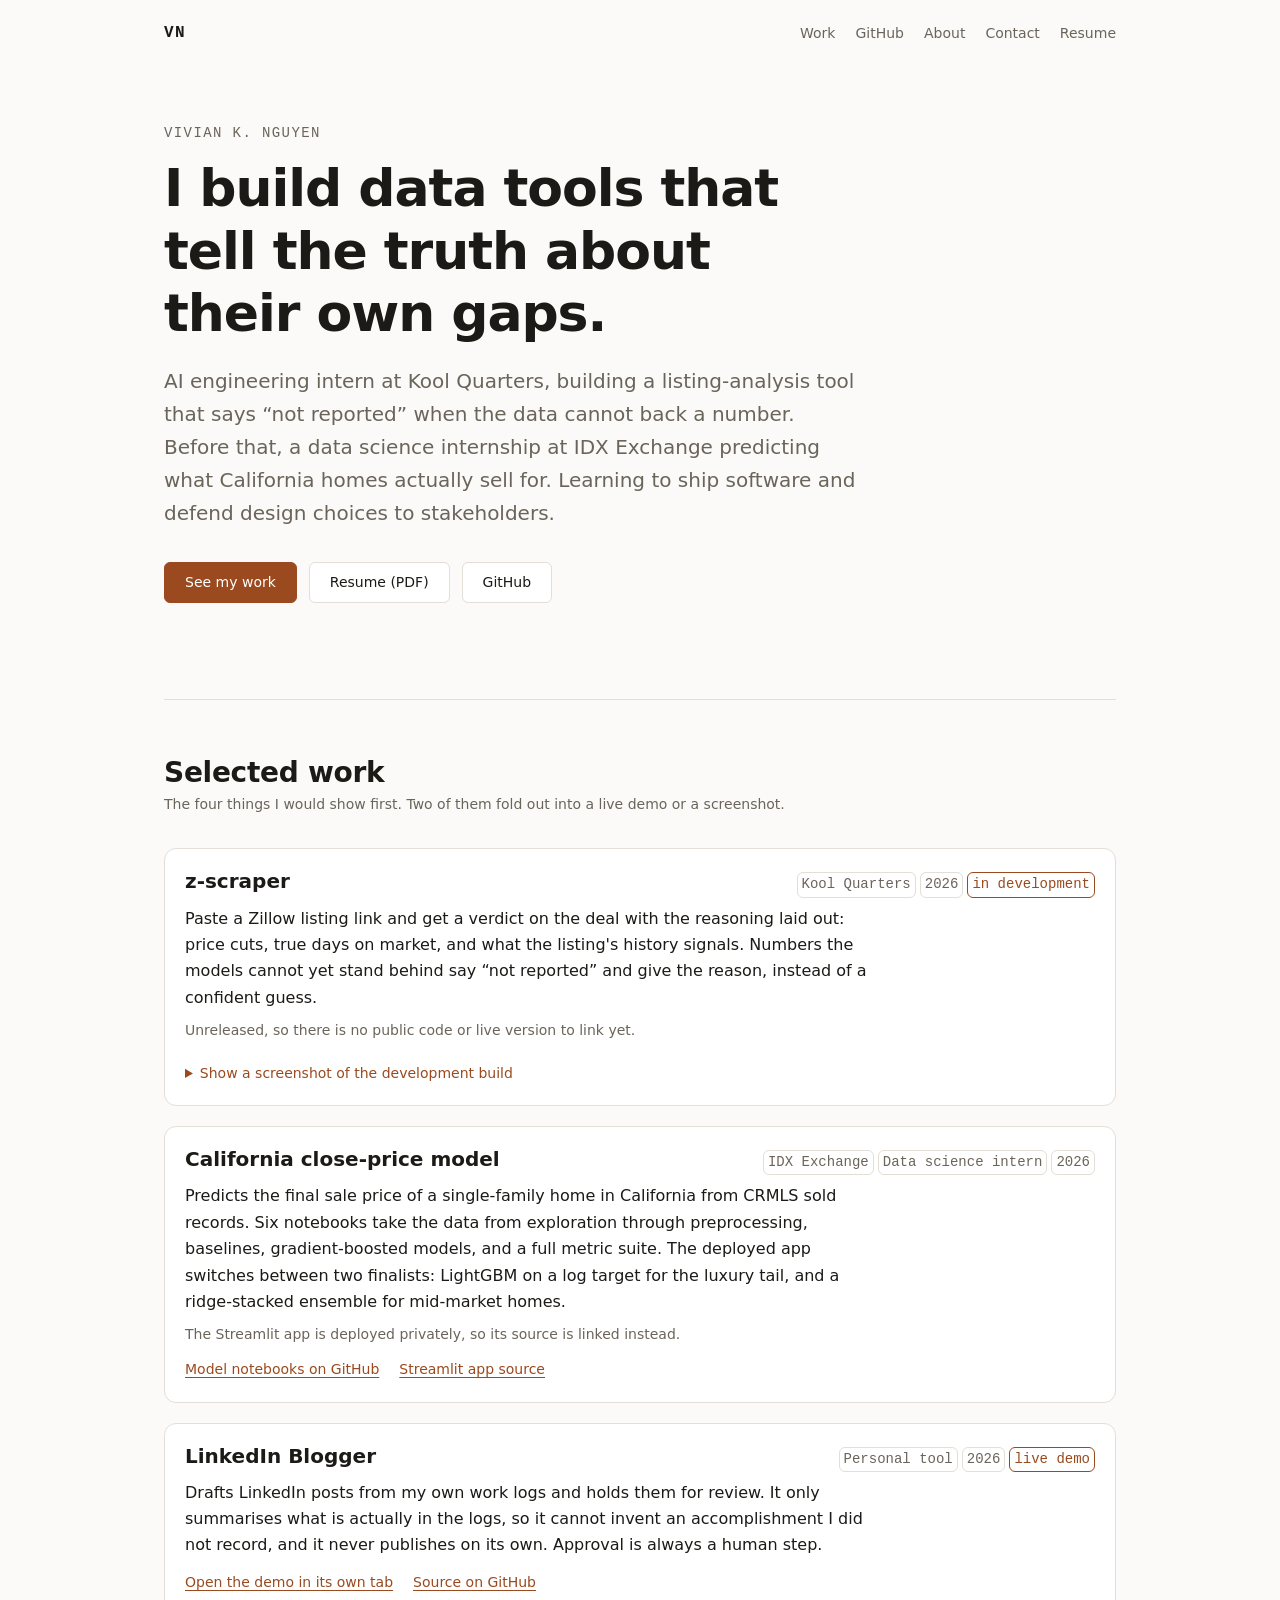
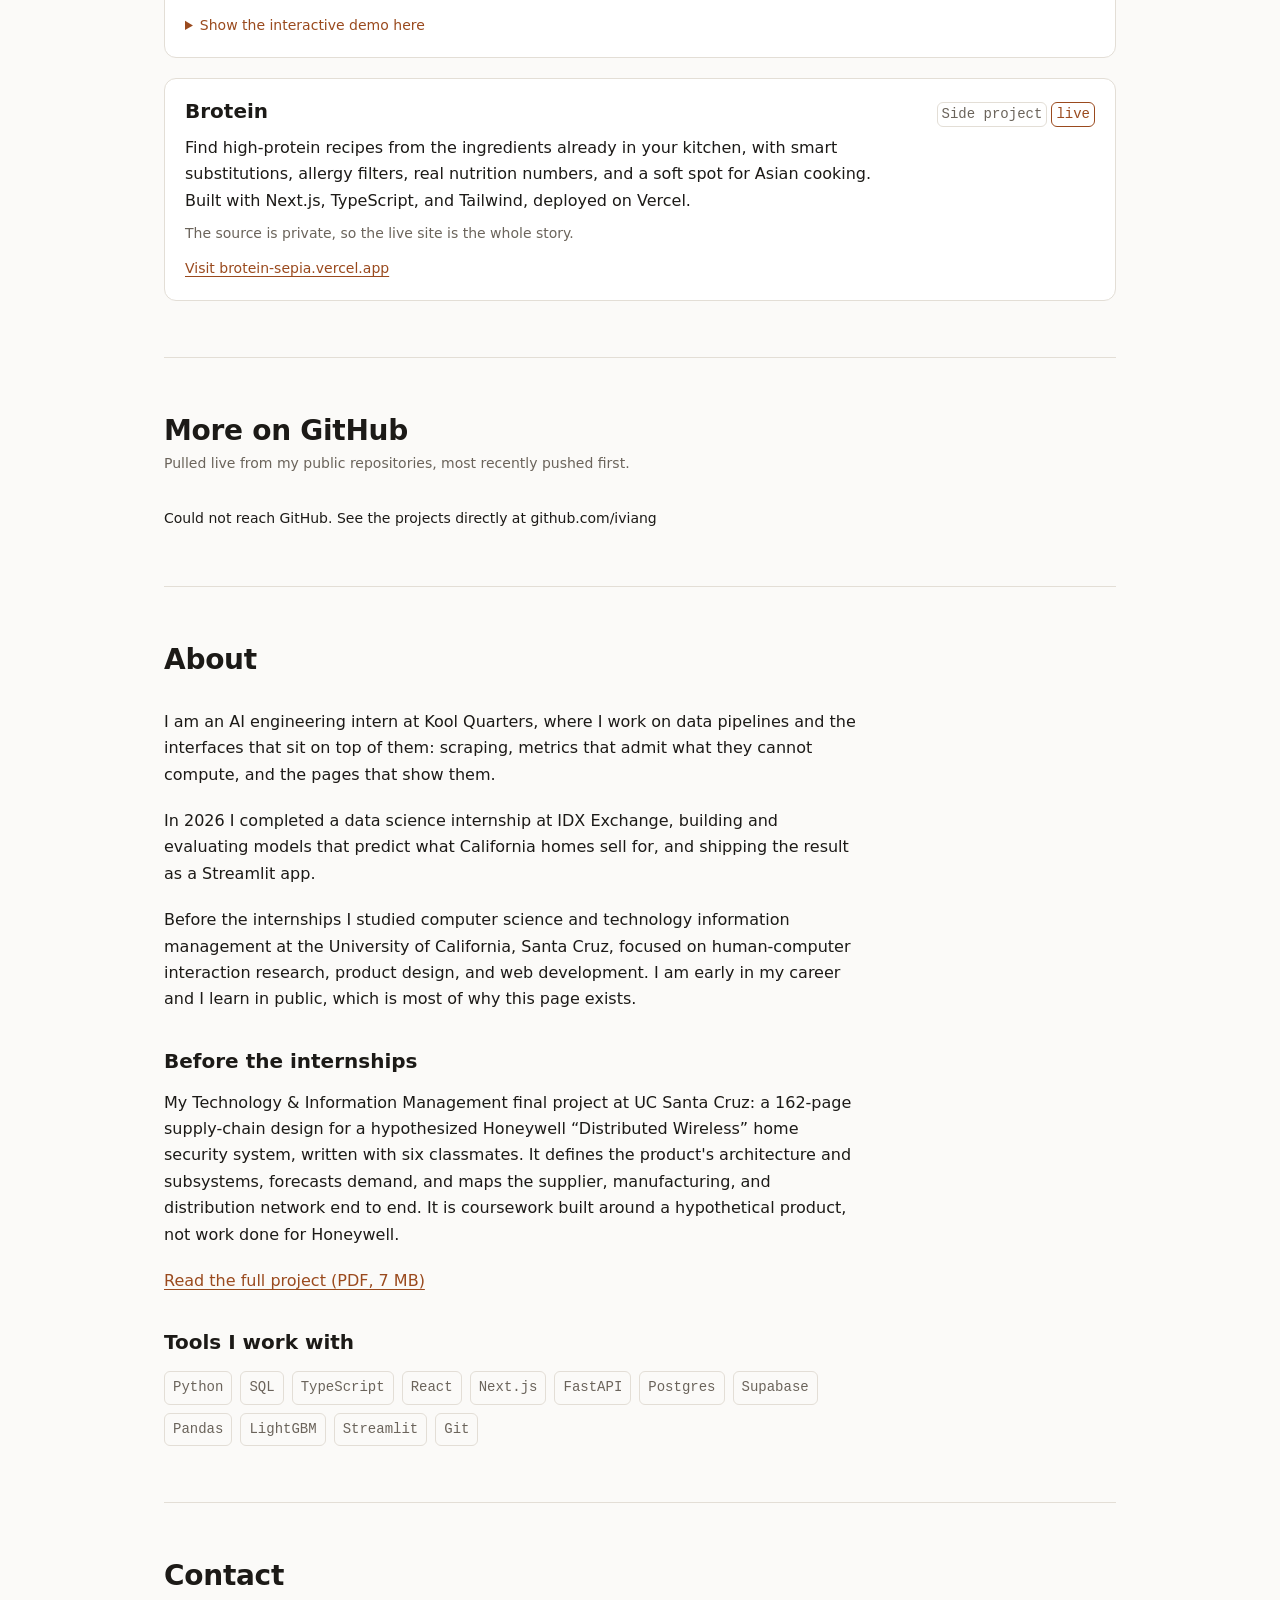
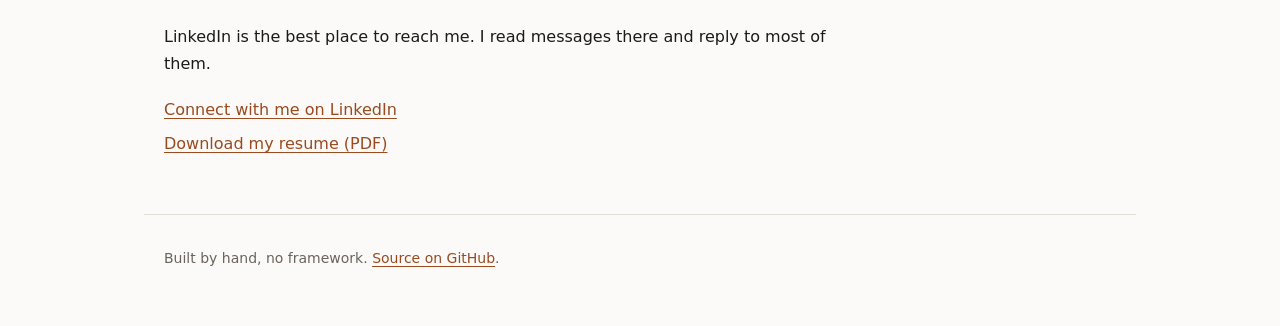
==== index.html @ e0a1b551 "Restructure around Selected work, mark IDX internship complete, add resume and share metadata - Sele" ====
<!DOCTYPE html>
<html lang="en">
<head>
  <meta charset="utf-8">
  <meta name="viewport" content="width=device-width, initial-scale=1">
  <title>Vivian Nguyen</title>
  <meta name="description" content="Vivian Nguyen: AI engineering intern at Kool Quarters. Selected work, demos, resume, and contact.">
  <link rel="canonical" href="https://iviang.github.io/">

  <!--
    GitHub Pages sets no security headers beyond HSTS, so the content security policy lives
    here. Everything is same-origin except the GitHub API call and the framed demo.
  -->
  <meta http-equiv="Content-Security-Policy"
        content="default-src 'self'; connect-src https://api.github.com; frame-src https://iviang.github.io; object-src 'none'; base-uri 'self'; form-action 'none'">

  <link rel="icon" href="img/favicon.svg" type="image/svg+xml">
  <link rel="apple-touch-icon" href="img/apple-touch-icon.png">

  <!--
    Open Graph tags control how the page looks when shared on LinkedIn, Slack, etc.
    og:image has to be an absolute URL, which is why it is not written like the other paths.
  -->
  <meta property="og:title" content="Vivian Nguyen">
  <meta property="og:description" content="AI engineering intern at Kool Quarters. Selected work, demos, resume, and contact.">
  <meta property="og:type" content="website">
  <meta property="og:url" content="https://iviang.github.io/">
  <meta property="og:image" content="https://iviang.github.io/img/og-image.png">
  <meta property="og:image:width" content="1200">
  <meta property="og:image:height" content="630">
  <meta property="og:image:alt" content="Vivian K. Nguyen. I build data tools that tell the truth about their own gaps.">
  <meta name="twitter:card" content="summary_large_image">

  <link rel="stylesheet" href="css/styles.css">
</head>
<body>
  <a class="skip-link" href="#main">Skip to content</a>

  <header class="site-header">
    <nav class="nav" aria-label="Primary">
      <a class="nav__brand" href="#main">VN</a>
      <ul class="nav__list">
        <li><a href="#work">Work</a></li>
        <li><a href="#github">GitHub</a></li>
        <li><a href="#about">About</a></li>
        <li><a href="#contact">Contact</a></li>
        <li><a href="files/resume.pdf">Resume</a></li>
      </ul>
    </nav>
  </header>

  <main id="main">
    <section class="hero">
      <p class="hero__eyebrow">Vivian K. Nguyen</p>
      <h1 class="hero__title">I build data tools that tell the truth about their own gaps.</h1>
      <p class="hero__lede">
        AI engineering intern at Kool Quarters, building a listing-analysis tool that says
        &ldquo;not reported&rdquo; when the data cannot back a number. Before that, a data science
        internship at IDX Exchange predicting what California homes actually sell for. Learning to
        ship software and defend design choices to stakeholders.
      </p>
      <div class="hero__actions">
        <a class="button button--primary" href="#work">See my work</a>
        <a class="button" href="files/resume.pdf">Resume (PDF)</a>
        <a class="button" href="https://github.com/iviang" rel="me noopener">GitHub</a>
      </div>
    </section>

    <section id="work" class="section">
      <div class="section__head">
        <h2 class="section__title">Selected work</h2>
        <p class="section__note">
          The four things I would show first. Two of them fold out into a live demo or a screenshot.
        </p>
      </div>

      <ul class="work-list">
        <li class="work">
          <div class="work__head">
            <h3 class="work__title">z-scraper</h3>
            <p class="work__tags">
              <span>Kool Quarters</span>
              <span>2026</span>
              <span class="work__tag--status">in development</span>
            </p>
          </div>
          <p class="work__description">
            Paste a Zillow listing link and get a verdict on the deal with the reasoning laid out:
            price cuts, true days on market, and what the listing's history signals. Numbers the
            models cannot yet stand behind say &ldquo;not reported&rdquo; and give the reason,
            instead of a confident guess.
          </p>
          <p class="work__note">
            Unreleased, so there is no public code or live version to link yet.
          </p>
          <details class="work__demo">
            <summary>Show a screenshot of the development build</summary>
            <figure class="demo">
              <!--
                A static image on purpose: the product is unreleased, so there is no public build
                to embed. The app's own banner labels every figure as sample data.
              -->
              <img class="demo__image"
                   src="img/z-scraper-screenshot.png"
                   alt="Screenshot of the z-scraper listing page: a property summary, map, verdict card, and supporting metrics computed from a sample listing."
                   width="1280" height="3286"
                   loading="lazy">
              <figcaption class="demo__caption">
                The development build running on its built-in sample listing, so every figure is
                invented data. Numbers the models cannot yet stand behind say
                &ldquo;not reported&rdquo; and give the reason.
              </figcaption>
            </figure>
          </details>
        </li>

        <li class="work">
          <div class="work__head">
            <h3 class="work__title">California close-price model</h3>
            <p class="work__tags">
              <span>IDX Exchange</span>
              <span>Data science intern</span>
              <span>2026</span>
            </p>
          </div>
          <p class="work__description">
            Predicts the final sale price of a single-family home in California from CRMLS sold
            records. Six notebooks take the data from exploration through preprocessing, baselines,
            gradient-boosted models, and a full metric suite. The deployed app switches between two
            finalists: LightGBM on a log target for the luxury tail, and a ridge-stacked ensemble
            for mid-market homes.
          </p>
          <p class="work__note">
            The Streamlit app is deployed privately, so its source is linked instead.
          </p>
          <ul class="work__links">
            <li><a href="https://github.com/iviang/IDX-Exchange-DS-2026" rel="noopener">Model notebooks on GitHub</a></li>
            <li><a href="https://github.com/iviang/IDX-DS26-streamlit-v3" rel="noopener">Streamlit app source</a></li>
          </ul>
        </li>

        <li class="work">
          <div class="work__head">
            <h3 class="work__title">LinkedIn Blogger</h3>
            <p class="work__tags">
              <span>Personal tool</span>
              <span>2026</span>
              <span class="work__tag--status">live demo</span>
            </p>
          </div>
          <p class="work__description">
            Drafts LinkedIn posts from my own work logs and holds them for review. It only
            summarises what is actually in the logs, so it cannot invent an accomplishment I did
            not record, and it never publishes on its own. Approval is always a human step.
          </p>
          <ul class="work__links">
            <li><a href="https://iviang.github.io/linkedin-blogger/demo.html" target="_blank" rel="noopener">Open the demo in its own tab</a></li>
            <li><a href="https://github.com/iviang/linkedin-blogger" rel="noopener">Source on GitHub</a></li>
          </ul>
          <details class="work__demo">
            <summary>Show the interactive demo here</summary>
            <figure class="demo">
              <!--
                Framed rather than copied in: the demo is hosted from the linkedin-blogger repo, so
                it stays one source of truth and this page never holds a stale duplicate of it.
                loading="lazy" plus the closed details keeps its 109KB off the initial page load.
              -->
              <iframe class="demo__frame"
                      src="https://iviang.github.io/linkedin-blogger/demo.html"
                      title="LinkedIn Blogger interactive demo"
                      loading="lazy"></iframe>
              <figcaption class="demo__caption">
                This build answers its own API calls with mock data. Nothing is sent to LinkedIn,
                no AI model is called, and a refresh resets it. Built for a desktop layout, so it
                is tight on a phone.
              </figcaption>
            </figure>
          </details>
        </li>

        <li class="work">
          <div class="work__head">
            <h3 class="work__title">Brotein</h3>
            <p class="work__tags">
              <span>Side project</span>
              <span class="work__tag--status">live</span>
            </p>
          </div>
          <p class="work__description">
            Find high-protein recipes from the ingredients already in your kitchen, with smart
            substitutions, allergy filters, real nutrition numbers, and a soft spot for Asian
            cooking. Built with Next.js, TypeScript, and Tailwind, deployed on Vercel.
          </p>
          <p class="work__note">
            The source is private, so the live site is the whole story.
          </p>
          <ul class="work__links">
            <li><a href="https://brotein-sepia.vercel.app" rel="noopener">Visit brotein-sepia.vercel.app</a></li>
          </ul>
        </li>
      </ul>
    </section>

    <section id="github" class="section">
      <div class="section__head">
        <h2 class="section__title">More on GitHub</h2>
        <p class="section__note">
          Pulled live from my public repositories, most recently pushed first.
        </p>
      </div>

      <!--
        aria-live announces load success and failure to screen readers, since the list
        arrives after first paint rather than being in the HTML.
      -->
      <p id="projects-status" class="status" role="status" aria-live="polite">Loading repositories...</p>

      <ul id="projects-list" class="project-grid"></ul>
    </section>

    <section id="about" class="section">
      <div class="section__head">
        <h2 class="section__title">About</h2>
      </div>
      <div class="prose">
        <p>
          I am an AI engineering intern at Kool Quarters, where I work on data pipelines and the
          interfaces that sit on top of them: scraping, metrics that admit what they cannot
          compute, and the pages that show them.
        </p>
        <p>
          In 2026 I completed a data science internship at IDX Exchange, building and evaluating
          models that predict what California homes sell for, and shipping the result as a
          Streamlit app.
        </p>
        <p>
          Before the internships I studied computer science and technology information management
          at the University of California, Santa Cruz, focused on human-computer interaction
          research, product design, and web development. I am early in my career and I learn in
          public, which is most of why this page exists.
        </p>

        <h3>Before the internships</h3>
        <p>
          My Technology &amp; Information Management final project at UC Santa Cruz: a 162-page
          supply-chain design for a hypothesized Honeywell &ldquo;Distributed Wireless&rdquo; home
          security system, written with six classmates. It defines the product's architecture and
          subsystems, forecasts demand, and maps the supplier, manufacturing, and distribution
          network end to end. It is coursework built around a hypothetical product, not work done
          for Honeywell.
        </p>
        <ul class="link-list">
          <li><a href="files/honeywell-supply-chain-project.pdf">Read the full project (PDF, 7&nbsp;MB)</a></li>
        </ul>

        <h3>Tools I work with</h3>
        <ul class="tag-list">
          <li>Python</li>
          <li>SQL</li>
          <li>TypeScript</li>
          <li>React</li>
          <li>Next.js</li>
          <li>FastAPI</li>
          <li>Postgres</li>
          <li>Supabase</li>
          <li>Pandas</li>
          <li>LightGBM</li>
          <li>Streamlit</li>
          <li>Git</li>
        </ul>
      </div>
    </section>

    <section id="contact" class="section">
      <div class="section__head">
        <h2 class="section__title">Contact</h2>
      </div>
      <div class="prose">
        <p>LinkedIn is the best place to reach me. I read messages there and reply to most of them.</p>
        <ul class="link-list">
          <li><a href="https://www.linkedin.com/in/vivian-k-nguyen" rel="me noopener">Connect with me on LinkedIn</a></li>
          <li><a href="files/resume.pdf">Download my resume (PDF)</a></li>
        </ul>
      </div>
    </section>
  </main>

  <footer class="site-footer">
    <p>Built by hand, no framework. <a href="https://github.com/iviang/iviang.github.io" rel="noopener">Source on GitHub</a>.</p>
  </footer>

  <script src="js/projects.js"></script>
</body>
</html>
---- css/styles.css ----
/*
  Design tokens.

  Every color, space, and size below is named once here and referenced everywhere else.
  Nothing in this file below the token block should contain a raw hex value or pixel
  measurement, so a change to the look of the site is a change to one line here.
*/
:root {
  /* Color: light theme is the default, dark is an override further down. */
  --color-bg: #fbfaf8;
  --color-surface: #ffffff;
  --color-border: #e3ded6;
  --color-text: #1c1a17;
  --color-text-muted: #6b645b;
  --color-accent: #9a4a1e;
  --color-accent-contrast: #ffffff;
  --color-focus: #2563eb;

  /* Type */
  --font-sans: ui-sans-serif, system-ui, -apple-system, "Segoe UI", Roboto, Helvetica, Arial, sans-serif;
  --font-mono: ui-monospace, SFMono-Regular, "SF Mono", Consolas, "Liberation Mono", monospace;
  --size-step--1: 0.875rem;
  --size-step-0: 1rem;
  --size-step-1: 1.25rem;
  --size-step-2: 1.75rem;
  --size-step-3: clamp(2rem, 1.4rem + 3vw, 3.25rem);
  --leading-tight: 1.2;
  --leading-body: 1.65;

  /* Space: a single ratio-based scale keeps vertical rhythm consistent. */
  --space-2xs: 0.25rem;
  --space-xs: 0.5rem;
  --space-sm: 0.75rem;
  --space-md: 1.25rem;
  --space-lg: 2rem;
  --space-xl: 3.5rem;
  --space-2xl: 6rem;

  /* Shape */
  --radius-sm: 0.375rem;
  --radius-md: 0.75rem;
  --border-width: 1px;
  --measure: 68ch;
  --content-width: 62rem;
  --transition-fast: 120ms ease;

  /* The embedded demo needs enough height to show its sidebar plus a full draft without
     inner scrolling on a normal laptop. */
  --demo-frame-height: clamp(30rem, 78vh, 52rem);
}

@media (prefers-color-scheme: dark) {
  :root {
    --color-bg: #14120f;
    --color-surface: #1d1a16;
    --color-border: #332e27;
    --color-text: #f2eee7;
    --color-text-muted: #a49a8c;
    --color-accent: #e8a06a;
    --color-accent-contrast: #14120f;
    --color-focus: #7aa2f7;
  }
}

/* Reset */
*, *::before, *::after { box-sizing: border-box; }
body, h1, h2, h3, p, ul, figure { margin: 0; padding: 0; }
ul { list-style: none; }
img { max-width: 100%; display: block; }

body {
  background: var(--color-bg);
  color: var(--color-text);
  font-family: var(--font-sans);
  font-size: var(--size-step-0);
  line-height: var(--leading-body);
  -webkit-font-smoothing: antialiased;
}

a { color: var(--color-accent); text-decoration-thickness: var(--border-width); text-underline-offset: 0.2em; }
a:hover { text-decoration-thickness: 2px; }

/* One visible focus style for every interactive element, keyboard users included. */
:focus-visible {
  outline: 2px solid var(--color-focus);
  outline-offset: 2px;
  border-radius: var(--radius-sm);
}

.skip-link {
  position: absolute;
  left: var(--space-xs);
  top: var(--space-xs);
  padding: var(--space-xs) var(--space-sm);
  background: var(--color-surface);
  border: var(--border-width) solid var(--color-border);
  border-radius: var(--radius-sm);
  transform: translateY(-200%);
  transition: transform var(--transition-fast);
  z-index: 10;
}
.skip-link:focus { transform: translateY(0); }

/* Layout */
.site-header,
main,
.site-footer {
  max-width: var(--content-width);
  margin-inline: auto;
  padding-inline: var(--space-md);
}

.nav {
  display: flex;
  align-items: center;
  justify-content: space-between;
  gap: var(--space-md);
  padding-block: var(--space-md);
}
.nav__brand {
  font-family: var(--font-mono);
  font-weight: 700;
  letter-spacing: 0.08em;
  color: var(--color-text);
  text-decoration: none;
}
.nav__list { display: flex; gap: var(--space-md); font-size: var(--size-step--1); }
.nav__list a { color: var(--color-text-muted); text-decoration: none; }
.nav__list a:hover { color: var(--color-text); }

.hero { padding-block: var(--space-xl) var(--space-2xl); max-width: var(--measure); }
.hero__eyebrow {
  font-family: var(--font-mono);
  font-size: var(--size-step--1);
  color: var(--color-text-muted);
  letter-spacing: 0.1em;
  text-transform: uppercase;
  margin-bottom: var(--space-sm);
}
.hero__title {
  font-size: var(--size-step-3);
  line-height: var(--leading-tight);
  letter-spacing: -0.02em;
  margin-bottom: var(--space-md);
}
.hero__lede { font-size: var(--size-step-1); color: var(--color-text-muted); }
.hero__actions { display: flex; flex-wrap: wrap; gap: var(--space-sm); margin-top: var(--space-lg); }

.button {
  display: inline-block;
  padding: var(--space-xs) var(--space-md);
  border: var(--border-width) solid var(--color-border);
  border-radius: var(--radius-sm);
  background: var(--color-surface);
  color: var(--color-text);
  font-size: var(--size-step--1);
  text-decoration: none;
  transition: border-color var(--transition-fast), background var(--transition-fast);
}
.button:hover { border-color: var(--color-accent); }
.button--primary {
  background: var(--color-accent);
  border-color: var(--color-accent);
  color: var(--color-accent-contrast);
}

.section { padding-block: var(--space-xl); border-top: var(--border-width) solid var(--color-border); }
.section__head { margin-bottom: var(--space-lg); }
.section__title { font-size: var(--size-step-2); line-height: var(--leading-tight); letter-spacing: -0.01em; }
.section__note { color: var(--color-text-muted); font-size: var(--size-step--1); margin-top: var(--space-2xs); }

.prose { max-width: var(--measure); }
.prose p + p { margin-top: var(--space-md); }
.prose h3 { font-size: var(--size-step-1); margin-top: var(--space-lg); margin-bottom: var(--space-sm); }

.tag-list { display: flex; flex-wrap: wrap; gap: var(--space-xs); }
.tag-list li {
  font-family: var(--font-mono);
  font-size: var(--size-step--1);
  padding: var(--space-2xs) var(--space-xs);
  border: var(--border-width) solid var(--color-border);
  border-radius: var(--radius-sm);
  color: var(--color-text-muted);
}

.link-list { margin-top: var(--space-md); display: grid; gap: var(--space-xs); }

/* Selected work: hand-written cards, one per row so a folded-out demo has the full width. */
.work-list { display: grid; gap: var(--space-md); }

.work {
  padding: var(--space-md);
  background: var(--color-surface);
  border: var(--border-width) solid var(--color-border);
  border-radius: var(--radius-md);
}

.work__head {
  display: flex;
  flex-wrap: wrap;
  align-items: baseline;
  justify-content: space-between;
  gap: var(--space-xs) var(--space-md);
  margin-bottom: var(--space-xs);
}

.work__title { font-size: var(--size-step-1); line-height: var(--leading-tight); }

.work__tags {
  display: flex;
  flex-wrap: wrap;
  gap: var(--space-2xs);
  font-family: var(--font-mono);
  font-size: var(--size-step--1);
  color: var(--color-text-muted);
}
.work__tags span {
  padding: 0 var(--space-2xs);
  border: var(--border-width) solid var(--color-border);
  border-radius: var(--radius-sm);
}
/* The status tag (in development, live demo) is the one worth noticing at a glance. */
.work__tags .work__tag--status { color: var(--color-accent); border-color: var(--color-accent); }

.work__description { max-width: var(--measure); }
.work__note { margin-top: var(--space-xs); color: var(--color-text-muted); font-size: var(--size-step--1); }

.work__links {
  display: flex;
  flex-wrap: wrap;
  gap: var(--space-xs) var(--space-md);
  margin-top: var(--space-sm);
  font-size: var(--size-step--1);
}

/*
  Demos fold under their card with a native details element: no script, keyboard
  accessible, and a closed iframe with loading="lazy" never fetches until opened.
*/
.work__demo { margin-top: var(--space-md); }
.work__demo summary {
  width: fit-content;
  cursor: pointer;
  color: var(--color-accent);
  font-size: var(--size-step--1);
}
.work__demo summary:hover { text-decoration: underline; }
.work__demo[open] summary { margin-bottom: var(--space-sm); }

/* Projects */
.status { color: var(--color-text-muted); font-size: var(--size-step--1); }
.status--error { color: var(--color-text); }
.status[hidden] { display: none; }

.project-grid {
  display: grid;
  gap: var(--space-md);
  grid-template-columns: repeat(auto-fill, minmax(min(100%, 20rem), 1fr));
}

.project {
  position: relative; /* anchors the full-card click target on .project__title a::after */
  display: flex;
  flex-direction: column;
  gap: var(--space-xs);
  padding: var(--space-md);
  background: var(--color-surface);
  border: var(--border-width) solid var(--color-border);
  border-radius: var(--radius-md);
  transition: border-color var(--transition-fast), transform var(--transition-fast);
}
.project:hover { border-color: var(--color-accent); transform: translateY(-2px); }

.project__title { font-size: var(--size-step-1); line-height: var(--leading-tight); }
.project__title a { color: var(--color-text); text-decoration: none; }
/* Stretch the title link over the whole card so the entire card is one click target. */
.project__title a::after { content: ""; position: absolute; inset: 0; }

.project__description { color: var(--color-text-muted); font-size: var(--size-step--1); flex: 1; }
/* Repos with no description on GitHub say so, rather than showing an empty gap. */
.project__description--empty { font-style: italic; }

.project__meta {
  display: flex;
  flex-wrap: wrap;
  gap: var(--space-sm);
  font-family: var(--font-mono);
  font-size: var(--size-step--1);
  color: var(--color-text-muted);
}
.project__lang::before {
  content: "";
  display: inline-block;
  width: 0.6em;
  height: 0.6em;
  margin-right: var(--space-2xs);
  border-radius: 50%;
  background: var(--color-accent);
}

.project__topics { display: flex; flex-wrap: wrap; gap: var(--space-2xs); }
.project__topics li {
  font-size: var(--size-step--1);
  color: var(--color-text-muted);
  padding: 0 var(--space-2xs);
  border: var(--border-width) solid var(--color-border);
  border-radius: var(--radius-sm);
}

/* Demo: a framed embed or screenshot, folded inside a Selected work card. */
.demo {
  margin: 0;
  border: var(--border-width) solid var(--color-border);
  border-radius: var(--radius-md);
  background: var(--color-bg);
  overflow: hidden;
}

.demo__bar {
  display: flex;
  flex-wrap: wrap;
  align-items: baseline;
  justify-content: space-between;
  gap: var(--space-sm);
  padding: var(--space-sm) var(--space-md);
  border-bottom: var(--border-width) solid var(--color-border);
}

.demo__label { font-size: var(--size-step--1); font-weight: 600; }

.demo__badge {
  font-family: var(--font-mono);
  font-size: var(--size-step--1);
  font-weight: 400;
  margin-left: var(--space-2xs);
  padding: 0 var(--space-2xs);
  border: var(--border-width) solid var(--color-border);
  border-radius: var(--radius-sm);
  color: var(--color-text-muted);
}

.demo__open { font-size: var(--size-step--1); }

.demo__frame {
  display: block;
  width: 100%;
  height: var(--demo-frame-height);
  border: 0;
}

.demo__image {
  display: block;
  width: 100%;
  height: auto;
}

.demo__caption {
  padding: var(--space-sm) var(--space-md);
  border-top: var(--border-width) solid var(--color-border);
  color: var(--color-text-muted);
  font-size: var(--size-step--1);
}

.site-footer {
  padding-block: var(--space-lg) var(--space-xl);
  border-top: var(--border-width) solid var(--color-border);
  color: var(--color-text-muted);
  font-size: var(--size-step--1);
}

@media (prefers-reduced-motion: reduce) {
  *, *::before, *::after { transition-duration: 0.01ms !important; animation-duration: 0.01ms !important; }
}
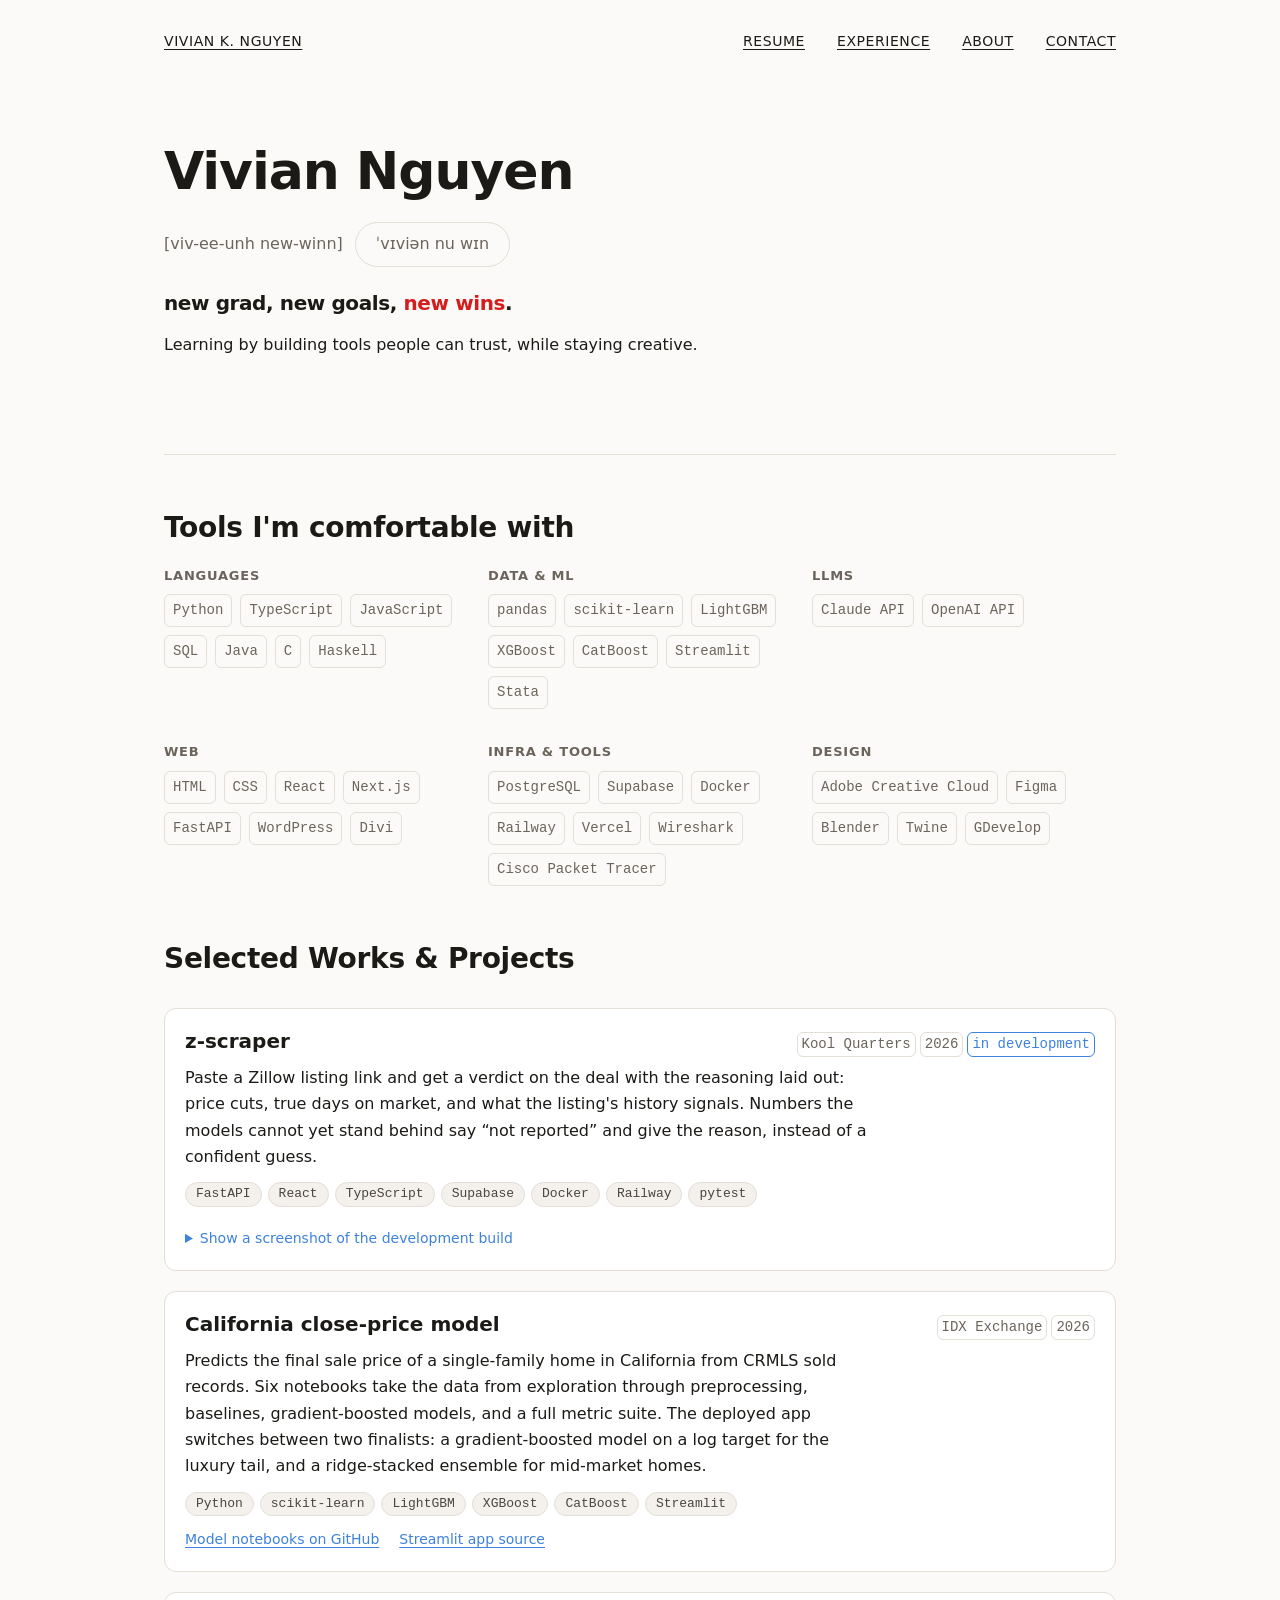
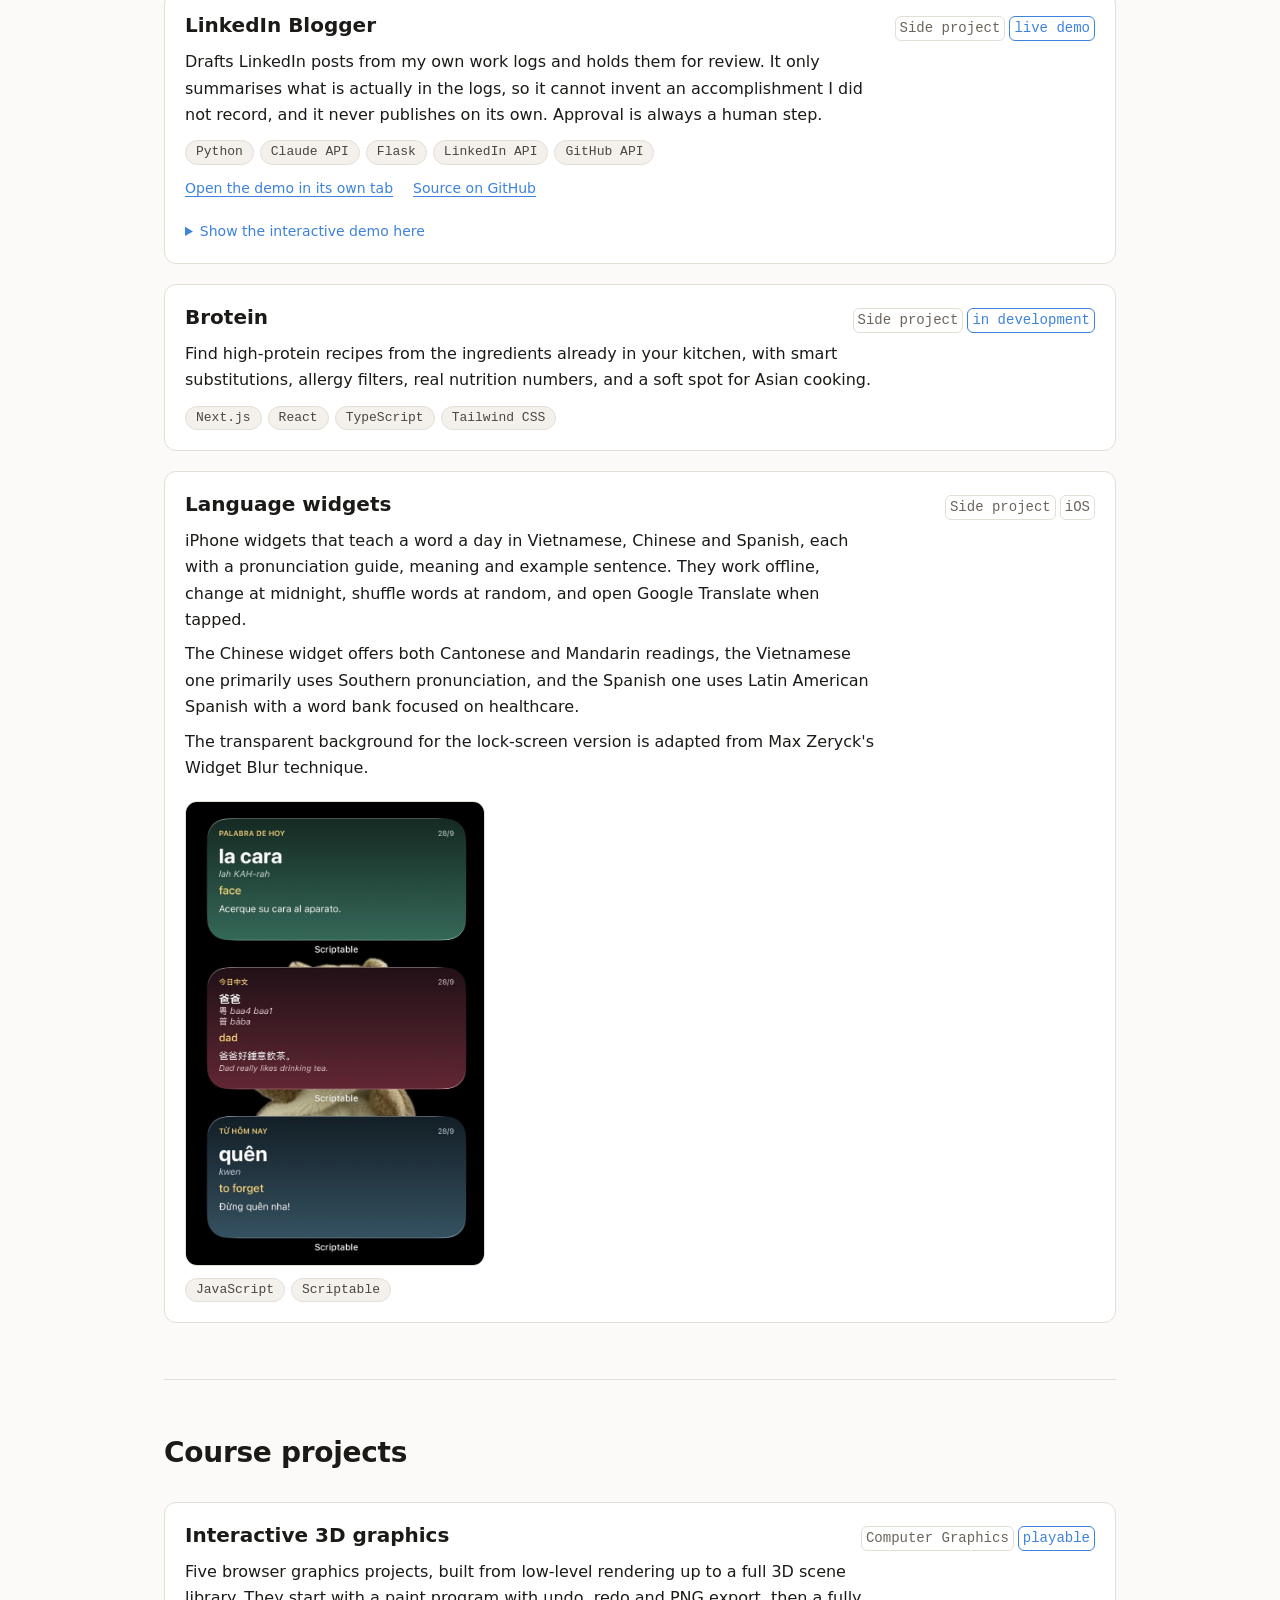
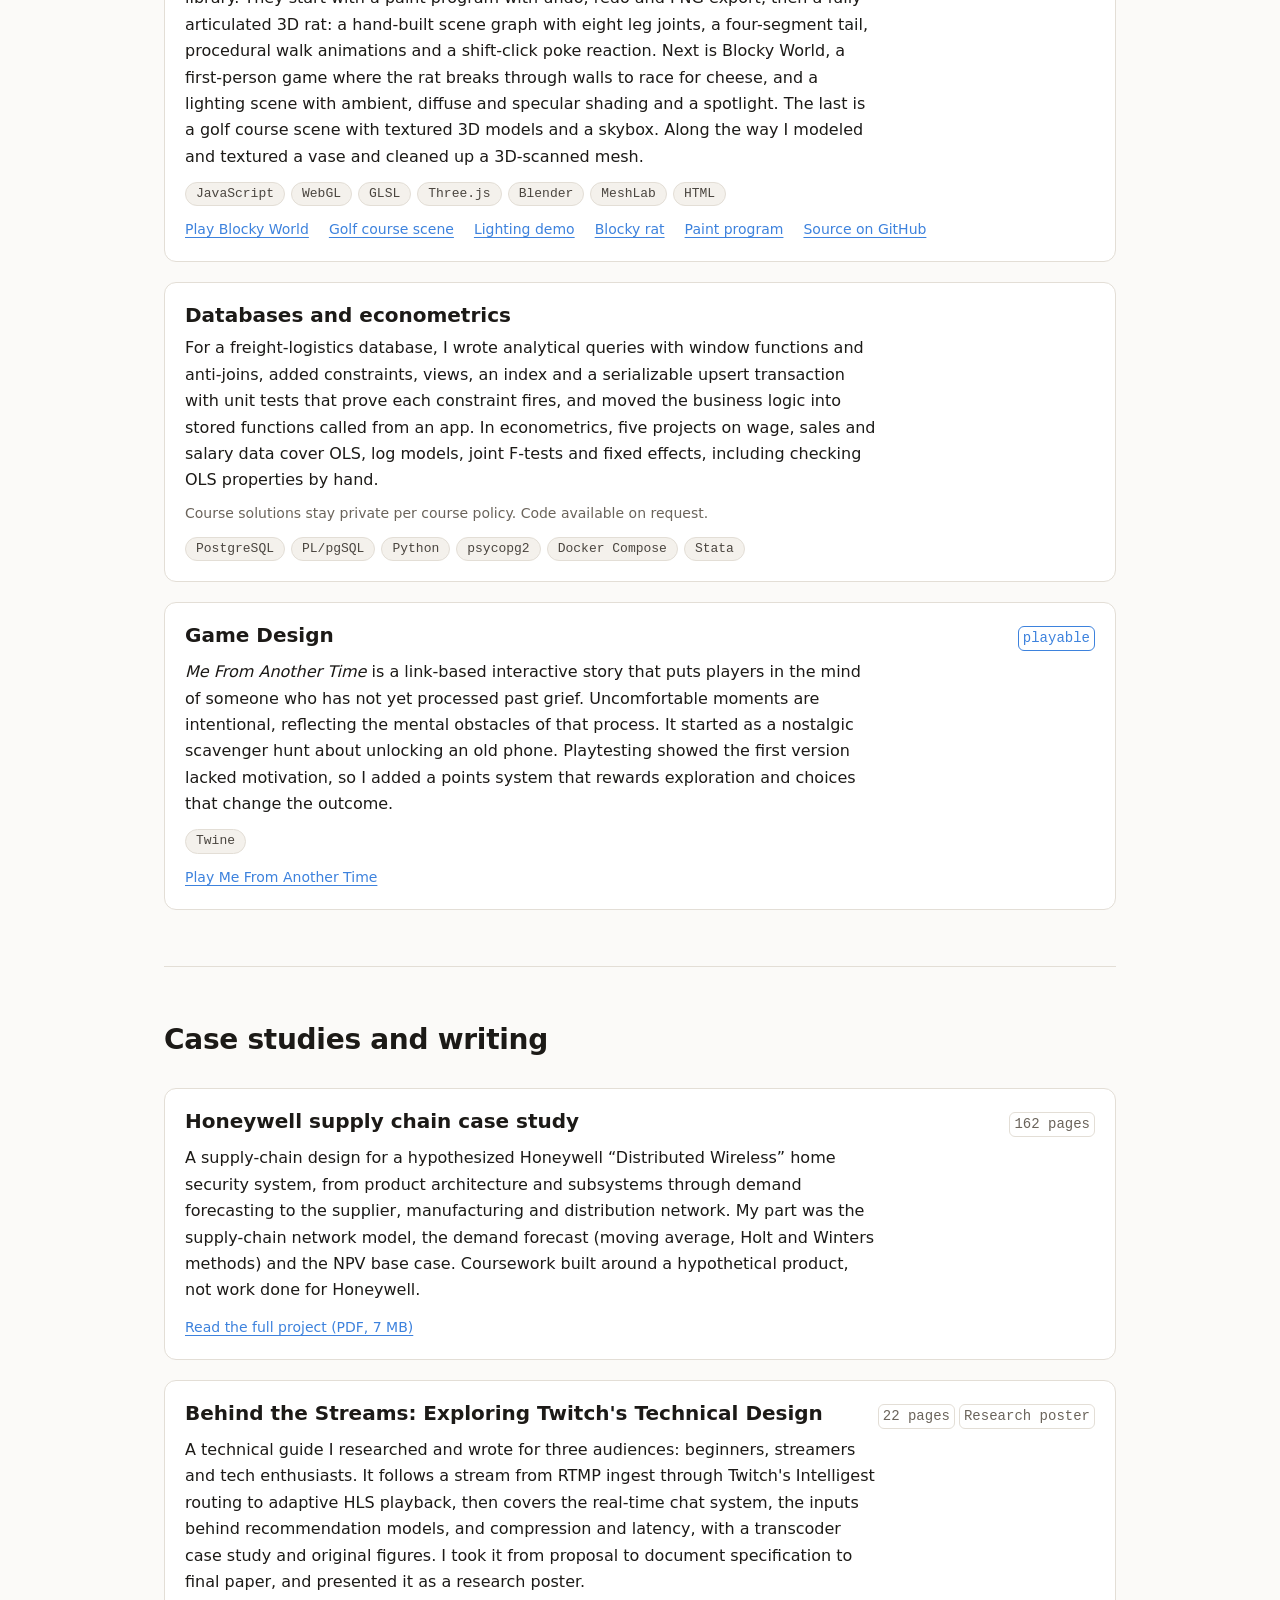
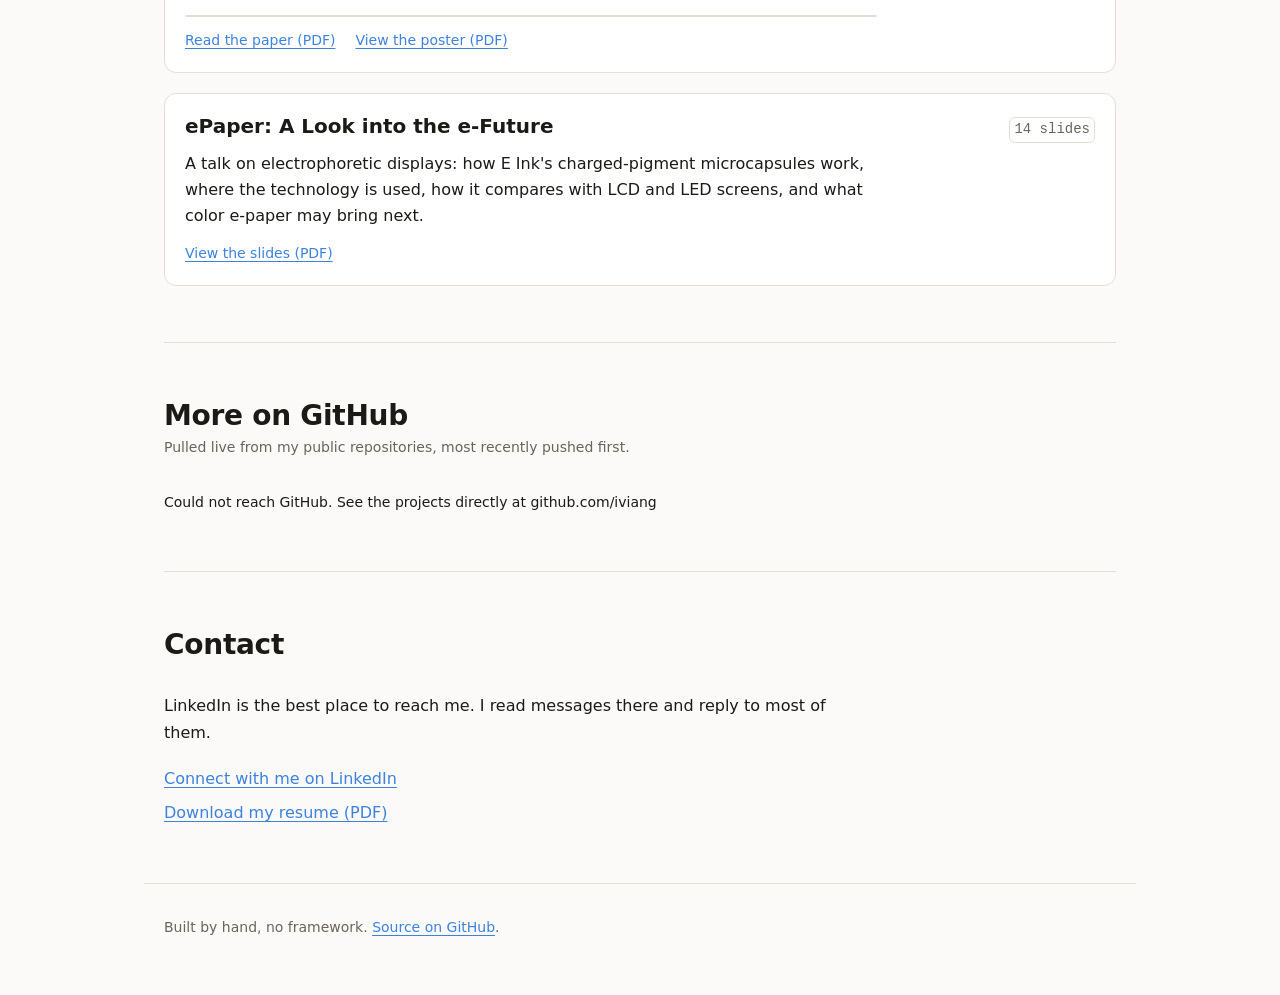
==== commit 2827ebb7: "Apply the canvas redesign: new hero, tools grid, course and writing sections, About and Experience p" ====
--- a/index.html
+++ b/index.html
@@ -4,7 +4,7 @@
   <meta charset="utf-8">
   <meta name="viewport" content="width=device-width, initial-scale=1">
   <title>Vivian Nguyen</title>
-  <meta name="description" content="Vivian Nguyen: AI engineering intern at Kool Quarters. Selected work, demos, resume, and contact.">
+  <meta name="description" content="Vivian Nguyen: AI engineering intern at Kool Quarters. Selected work, course projects, writing, resume, and contact.">
   <link rel="canonical" href="https://iviang.github.io/">
 
   <!--
@@ -22,13 +22,13 @@
     og:image has to be an absolute URL, which is why it is not written like the other paths.
   -->
   <meta property="og:title" content="Vivian Nguyen">
-  <meta property="og:description" content="AI engineering intern at Kool Quarters. Selected work, demos, resume, and contact.">
+  <meta property="og:description" content="AI engineering intern at Kool Quarters. Selected work, course projects, writing, resume, and contact.">
   <meta property="og:type" content="website">
   <meta property="og:url" content="https://iviang.github.io/">
   <meta property="og:image" content="https://iviang.github.io/img/og-image.png">
   <meta property="og:image:width" content="1200">
   <meta property="og:image:height" content="630">
-  <meta property="og:image:alt" content="Vivian K. Nguyen. I build data tools that tell the truth about their own gaps.">
+  <meta property="og:image:alt" content="Vivian Nguyen. New grad, new goals, new wins.">
   <meta name="twitter:card" content="summary_large_image">
 
   <link rel="stylesheet" href="css/styles.css">
@@ -38,40 +38,101 @@
 
   <header class="site-header">
     <nav class="nav" aria-label="Primary">
-      <a class="nav__brand" href="#main">VN</a>
+      <a class="nav__brand" href="#main">Vivian K. Nguyen</a>
       <ul class="nav__list">
-        <li><a href="#work">Work</a></li>
-        <li><a href="#github">GitHub</a></li>
-        <li><a href="#about">About</a></li>
+        <li><a href="files/resume.pdf">Resume</a></li>
+        <li><a href="experience.html">Experience</a></li>
+        <li><a href="about.html">About</a></li>
         <li><a href="#contact">Contact</a></li>
-        <li><a href="files/resume.pdf">Resume</a></li>
       </ul>
     </nav>
   </header>
 
   <main id="main">
     <section class="hero">
-      <p class="hero__eyebrow">Vivian K. Nguyen</p>
-      <h1 class="hero__title">I build data tools that tell the truth about their own gaps.</h1>
-      <p class="hero__lede">
-        AI engineering intern at Kool Quarters, building a listing-analysis tool that says
-        &ldquo;not reported&rdquo; when the data cannot back a number. Before that, a data science
-        internship at IDX Exchange predicting what California homes actually sell for. Learning to
-        ship software and defend design choices to stakeholders.
+      <h1 class="hero__title">Vivian Nguyen</h1>
+      <p class="hero__say">
+        <span>[viv-ee-unh new-winn]</span>
+        <span class="hero__ipa" lang="en-fonipa">ˈvɪviən nu wɪn</span>
       </p>
-      <div class="hero__actions">
-        <a class="button button--primary" href="#work">See my work</a>
-        <a class="button" href="files/resume.pdf">Resume (PDF)</a>
-        <a class="button" href="https://github.com/iviang" rel="me noopener">GitHub</a>
-      </div>
+      <p class="hero__tagline">new grad, new goals, <span class="hero__highlight">new wins</span>.</p>
+      <p class="hero__lede">Learning by building tools people can trust, while staying creative.</p>
     </section>
 
     <section id="work" class="section">
+      <div class="tools">
+        <h2 class="section__title">Tools I'm comfortable with</h2>
+        <div class="tools__grid">
+          <div class="tools__group">
+            <h3 class="tools__label">Languages</h3>
+            <ul class="tag-list">
+              <li>Python</li>
+              <li>TypeScript</li>
+              <li>JavaScript</li>
+              <li>SQL</li>
+              <li>Java</li>
+              <li>C</li>
+              <li>Haskell</li>
+            </ul>
+          </div>
+          <div class="tools__group">
+            <h3 class="tools__label">Data &amp; ML</h3>
+            <ul class="tag-list">
+              <li>pandas</li>
+              <li>scikit-learn</li>
+              <li>LightGBM</li>
+              <li>XGBoost</li>
+              <li>CatBoost</li>
+              <li>Streamlit</li>
+              <li>Stata</li>
+            </ul>
+          </div>
+          <div class="tools__group">
+            <h3 class="tools__label">LLMs</h3>
+            <ul class="tag-list">
+              <li>Claude API</li>
+              <li>OpenAI API</li>
+            </ul>
+          </div>
+          <div class="tools__group">
+            <h3 class="tools__label">Web</h3>
+            <ul class="tag-list">
+              <li>HTML</li>
+              <li>CSS</li>
+              <li>React</li>
+              <li>Next.js</li>
+              <li>FastAPI</li>
+              <li>WordPress</li>
+              <li>Divi</li>
+            </ul>
+          </div>
+          <div class="tools__group">
+            <h3 class="tools__label">Infra &amp; tools</h3>
+            <ul class="tag-list">
+              <li>PostgreSQL</li>
+              <li>Supabase</li>
+              <li>Docker</li>
+              <li>Railway</li>
+              <li>Vercel</li>
+              <li>Wireshark</li>
+              <li>Cisco Packet Tracer</li>
+            </ul>
+          </div>
+          <div class="tools__group">
+            <h3 class="tools__label">Design</h3>
+            <ul class="tag-list">
+              <li>Adobe Creative Cloud</li>
+              <li>Figma</li>
+              <li>Blender</li>
+              <li>Twine</li>
+              <li>GDevelop</li>
+            </ul>
+          </div>
+        </div>
+      </div>
+
       <div class="section__head">
-        <h2 class="section__title">Selected work</h2>
-        <p class="section__note">
-          The four things I would show first. Two of them fold out into a live demo or a screenshot.
-        </p>
+        <h2 class="section__title">Selected Works &amp; Projects</h2>
       </div>
 
       <ul class="work-list">
@@ -90,9 +151,15 @@
             models cannot yet stand behind say &ldquo;not reported&rdquo; and give the reason,
             instead of a confident guess.
           </p>
-          <p class="work__note">
-            Unreleased, so there is no public code or live version to link yet.
-          </p>
+          <ul class="pill-list" aria-label="Tools and languages">
+            <li>FastAPI</li>
+            <li>React</li>
+            <li>TypeScript</li>
+            <li>Supabase</li>
+            <li>Docker</li>
+            <li>Railway</li>
+            <li>pytest</li>
+          </ul>
           <details class="work__demo">
             <summary>Show a screenshot of the development build</summary>
             <figure class="demo">
@@ -119,7 +186,6 @@
             <h3 class="work__title">California close-price model</h3>
             <p class="work__tags">
               <span>IDX Exchange</span>
-              <span>Data science intern</span>
               <span>2026</span>
             </p>
           </div>
@@ -127,12 +193,17 @@
             Predicts the final sale price of a single-family home in California from CRMLS sold
             records. Six notebooks take the data from exploration through preprocessing, baselines,
             gradient-boosted models, and a full metric suite. The deployed app switches between two
-            finalists: LightGBM on a log target for the luxury tail, and a ridge-stacked ensemble
-            for mid-market homes.
-          </p>
-          <p class="work__note">
-            The Streamlit app is deployed privately, so its source is linked instead.
-          </p>
+            finalists: a gradient-boosted model on a log target for the luxury tail, and a
+            ridge-stacked ensemble for mid-market homes.
+          </p>
+          <ul class="pill-list" aria-label="Tools and languages">
+            <li>Python</li>
+            <li>scikit-learn</li>
+            <li>LightGBM</li>
+            <li>XGBoost</li>
+            <li>CatBoost</li>
+            <li>Streamlit</li>
+          </ul>
           <ul class="work__links">
             <li><a href="https://github.com/iviang/IDX-Exchange-DS-2026" rel="noopener">Model notebooks on GitHub</a></li>
             <li><a href="https://github.com/iviang/IDX-DS26-streamlit-v3" rel="noopener">Streamlit app source</a></li>
@@ -143,8 +214,7 @@
           <div class="work__head">
             <h3 class="work__title">LinkedIn Blogger</h3>
             <p class="work__tags">
-              <span>Personal tool</span>
-              <span>2026</span>
+              <span>Side project</span>
               <span class="work__tag--status">live demo</span>
             </p>
           </div>
@@ -153,6 +223,13 @@
             summarises what is actually in the logs, so it cannot invent an accomplishment I did
             not record, and it never publishes on its own. Approval is always a human step.
           </p>
+          <ul class="pill-list" aria-label="Tools and languages">
+            <li>Python</li>
+            <li>Claude API</li>
+            <li>Flask</li>
+            <li>LinkedIn API</li>
+            <li>GitHub API</li>
+          </ul>
           <ul class="work__links">
             <li><a href="https://iviang.github.io/linkedin-blogger/demo.html" target="_blank" rel="noopener">Open the demo in its own tab</a></li>
             <li><a href="https://github.com/iviang/linkedin-blogger" rel="noopener">Source on GitHub</a></li>
@@ -183,19 +260,215 @@
             <h3 class="work__title">Brotein</h3>
             <p class="work__tags">
               <span>Side project</span>
-              <span class="work__tag--status">live</span>
+              <span class="work__tag--status">in development</span>
             </p>
           </div>
           <p class="work__description">
             Find high-protein recipes from the ingredients already in your kitchen, with smart
             substitutions, allergy filters, real nutrition numbers, and a soft spot for Asian
-            cooking. Built with Next.js, TypeScript, and Tailwind, deployed on Vercel.
-          </p>
-          <p class="work__note">
-            The source is private, so the live site is the whole story.
-          </p>
-          <ul class="work__links">
-            <li><a href="https://brotein-sepia.vercel.app" rel="noopener">Visit brotein-sepia.vercel.app</a></li>
+            cooking.
+          </p>
+          <ul class="pill-list" aria-label="Tools and languages">
+            <li>Next.js</li>
+            <li>React</li>
+            <li>TypeScript</li>
+            <li>Tailwind CSS</li>
+          </ul>
+        </li>
+
+        <li class="work">
+          <div class="work__head">
+            <h3 class="work__title">Language widgets</h3>
+            <p class="work__tags">
+              <span>Side project</span>
+              <span>iOS</span>
+            </p>
+          </div>
+          <div class="work__description">
+            <p>
+              iPhone widgets that teach a word a day in Vietnamese, Chinese and Spanish, each with
+              a pronunciation guide, meaning and example sentence. They work offline, change at
+              midnight, shuffle words at random, and open Google Translate when tapped.
+            </p>
+            <p>
+              The Chinese widget offers both Cantonese and Mandarin readings, the Vietnamese one
+              primarily uses Southern pronunciation, and the Spanish one uses Latin American
+              Spanish with a word bank focused on healthcare.
+            </p>
+            <p>
+              The transparent background for the lock-screen version is adapted from Max Zeryck's
+              Widget Blur technique.
+            </p>
+          </div>
+          <img class="work__image work__image--portrait"
+               src="img/language-widgets.jpg"
+               alt="Spanish, Chinese and Vietnamese word-of-the-day widgets on an iPhone home screen, showing la cara (face), 爸爸 (dad) and quên (to forget)"
+               loading="lazy">
+          <ul class="pill-list" aria-label="Tools and languages">
+            <li>JavaScript</li>
+            <li>Scriptable</li>
+          </ul>
+        </li>
+      </ul>
+    </section>
+
+    <section id="coursework" class="section">
+      <div class="section__head">
+        <h2 class="section__title">Course projects</h2>
+      </div>
+
+      <ul class="work-list">
+        <li class="work">
+          <div class="work__head">
+            <h3 class="work__title">Interactive 3D graphics</h3>
+            <p class="work__tags">
+              <span>Computer Graphics</span>
+              <span class="work__tag--status">playable</span>
+            </p>
+          </div>
+          <p class="work__description">
+            Five browser graphics projects, built from low-level rendering up to a full 3D scene
+            library. They start with a paint program with undo, redo and PNG export, then a fully
+            articulated 3D rat: a hand-built scene graph with eight leg joints, a four-segment
+            tail, procedural walk animations and a shift-click poke reaction. Next is Blocky World,
+            a first-person game where the rat breaks through walls to race for cheese, and a
+            lighting scene with ambient, diffuse and specular shading and a spotlight. The last is
+            a golf course scene with textured 3D models and a skybox. Along the way I modeled and
+            textured a vase and cleaned up a 3D-scanned mesh.
+          </p>
+          <ul class="pill-list" aria-label="Tools and languages">
+            <li>JavaScript</li>
+            <li>WebGL</li>
+            <li>GLSL</li>
+            <li>Three.js</li>
+            <li>Blender</li>
+            <li>MeshLab</li>
+            <li>HTML</li>
+          </ul>
+          <ul class="work__links">
+            <li><a href="https://iviang.github.io/CSE-160/asgn3/world/World.html" rel="noopener">Play Blocky World</a></li>
+            <li><a href="https://iviang.github.io/CSE-160/asgn5/asgn5.html" rel="noopener">Golf course scene</a></li>
+            <li><a href="https://iviang.github.io/CSE-160/asgn4/light/asgn4.html" rel="noopener">Lighting demo</a></li>
+            <li><a href="https://iviang.github.io/CSE-160/asgn2/src/BlockyAnimal.html" rel="noopener">Blocky rat</a></li>
+            <li><a href="https://iviang.github.io/CSE-160/asgn1/src/asg1.html" rel="noopener">Paint program</a></li>
+            <li><a href="https://github.com/iviang/CSE-160" rel="noopener">Source on GitHub</a></li>
+          </ul>
+        </li>
+
+        <li class="work">
+          <div class="work__head">
+            <h3 class="work__title">Databases and econometrics</h3>
+          </div>
+          <p class="work__description">
+            For a freight-logistics database, I wrote analytical queries with window functions and
+            anti-joins, added constraints, views, an index and a serializable upsert transaction
+            with unit tests that prove each constraint fires, and moved the business logic into
+            stored functions called from an app. In econometrics, five projects on wage, sales and
+            salary data cover OLS, log models, joint F-tests and fixed effects, including checking
+            OLS properties by hand.
+          </p>
+          <p class="work__note">Course solutions stay private per course policy. Code available on request.</p>
+          <ul class="pill-list" aria-label="Tools and languages">
+            <li>PostgreSQL</li>
+            <li>PL/pgSQL</li>
+            <li>Python</li>
+            <li>psycopg2</li>
+            <li>Docker Compose</li>
+            <li>Stata</li>
+          </ul>
+        </li>
+
+        <li class="work">
+          <div class="work__head">
+            <h3 class="work__title">Game Design</h3>
+            <p class="work__tags">
+              <span class="work__tag--status">playable</span>
+            </p>
+          </div>
+          <p class="work__description">
+            <em>Me From Another Time</em> is a link-based interactive story that puts players in
+            the mind of someone who has not yet processed past grief. Uncomfortable moments are
+            intentional, reflecting the mental obstacles of that process. It started as a
+            nostalgic scavenger hunt about unlocking an old phone. Playtesting showed the first
+            version lacked motivation, so I added a points system that rewards exploration and
+            choices that change the outcome.
+          </p>
+          <ul class="pill-list" aria-label="Tools and languages">
+            <li>Twine</li>
+          </ul>
+          <ul class="work__links">
+            <li><a href="files/me-from-another-time.html">Play Me From Another Time</a></li>
+          </ul>
+        </li>
+      </ul>
+    </section>
+
+    <section id="writing" class="section">
+      <div class="section__head">
+        <h2 class="section__title">Case studies and writing</h2>
+      </div>
+
+      <ul class="work-list">
+        <li class="work">
+          <div class="work__head">
+            <h3 class="work__title">Honeywell supply chain case study</h3>
+            <p class="work__tags">
+              <span>162 pages</span>
+            </p>
+          </div>
+          <p class="work__description">
+            A supply-chain design for a hypothesized Honeywell &ldquo;Distributed Wireless&rdquo;
+            home security system, from product architecture and subsystems through demand
+            forecasting to the supplier, manufacturing and distribution network. My part was the
+            supply-chain network model, the demand forecast (moving average, Holt and Winters
+            methods) and the NPV base case. Coursework built around a hypothetical product, not
+            work done for Honeywell.
+          </p>
+          <ul class="work__links">
+            <li><a href="files/honeywell-supply-chain-project.pdf">Read the full project (PDF, 7&nbsp;MB)</a></li>
+          </ul>
+        </li>
+
+        <li class="work">
+          <div class="work__head">
+            <h3 class="work__title">Behind the Streams: Exploring Twitch's Technical Design</h3>
+            <p class="work__tags">
+              <span>22 pages</span>
+              <span>Research poster</span>
+            </p>
+          </div>
+          <p class="work__description">
+            A technical guide I researched and wrote for three audiences: beginners, streamers and
+            tech enthusiasts. It follows a stream from RTMP ingest through Twitch's Intelligest
+            routing to adaptive HLS playback, then covers the real-time chat system, the inputs
+            behind recommendation models, and compression and latency, with a transcoder case
+            study and original figures. I took it from proposal to document specification to final
+            paper, and presented it as a research poster.
+          </p>
+          <img class="work__image work__image--wide"
+               src="img/behind-the-streams-poster.jpg"
+               alt="Research poster for Behind the Streams: Twitch's Technical Design, with sections on server flow, recommendation systems, compression and latency"
+               loading="lazy">
+          <ul class="work__links">
+            <li><a href="files/behind-the-streams.pdf">Read the paper (PDF)</a></li>
+            <li><a href="files/behind-the-streams-poster.pdf">View the poster (PDF)</a></li>
+          </ul>
+        </li>
+
+        <li class="work">
+          <div class="work__head">
+            <h3 class="work__title">ePaper: A Look into the e-Future</h3>
+            <p class="work__tags">
+              <span>14 slides</span>
+            </p>
+          </div>
+          <p class="work__description">
+            A talk on electrophoretic displays: how E Ink's charged-pigment microcapsules work,
+            where the technology is used, how it compares with LCD and LED screens, and what color
+            e-paper may bring next.
+          </p>
+          <ul class="work__links">
+            <li><a href="files/epaper-presentation.pdf">View the slides (PDF)</a></li>
           </ul>
         </li>
       </ul>
@@ -218,59 +491,6 @@
       <ul id="projects-list" class="project-grid"></ul>
     </section>
 
-    <section id="about" class="section">
-      <div class="section__head">
-        <h2 class="section__title">About</h2>
-      </div>
-      <div class="prose">
-        <p>
-          I am an AI engineering intern at Kool Quarters, where I work on data pipelines and the
-          interfaces that sit on top of them: scraping, metrics that admit what they cannot
-          compute, and the pages that show them.
-        </p>
-        <p>
-          In 2026 I completed a data science internship at IDX Exchange, building and evaluating
-          models that predict what California homes sell for, and shipping the result as a
-          Streamlit app.
-        </p>
-        <p>
-          Before the internships I studied computer science and technology information management
-          at the University of California, Santa Cruz, focused on human-computer interaction
-          research, product design, and web development. I am early in my career and I learn in
-          public, which is most of why this page exists.
-        </p>
-
-        <h3>Before the internships</h3>
-        <p>
-          My Technology &amp; Information Management final project at UC Santa Cruz: a 162-page
-          supply-chain design for a hypothesized Honeywell &ldquo;Distributed Wireless&rdquo; home
-          security system, written with six classmates. It defines the product's architecture and
-          subsystems, forecasts demand, and maps the supplier, manufacturing, and distribution
-          network end to end. It is coursework built around a hypothetical product, not work done
-          for Honeywell.
-        </p>
-        <ul class="link-list">
-          <li><a href="files/honeywell-supply-chain-project.pdf">Read the full project (PDF, 7&nbsp;MB)</a></li>
-        </ul>
-
-        <h3>Tools I work with</h3>
-        <ul class="tag-list">
-          <li>Python</li>
-          <li>SQL</li>
-          <li>TypeScript</li>
-          <li>React</li>
-          <li>Next.js</li>
-          <li>FastAPI</li>
-          <li>Postgres</li>
-          <li>Supabase</li>
-          <li>Pandas</li>
-          <li>LightGBM</li>
-          <li>Streamlit</li>
-          <li>Git</li>
-        </ul>
-      </div>
-    </section>
-
     <section id="contact" class="section">
       <div class="section__head">
         <h2 class="section__title">Contact</h2>
--- a/css/styles.css
+++ b/css/styles.css
@@ -12,13 +12,19 @@
   --color-border: #e3ded6;
   --color-text: #1c1a17;
   --color-text-muted: #6b645b;
-  --color-accent: #9a4a1e;
+  --color-surface-muted: #f4f1ec;
+  --color-border-strong: #c9c2b8;
+  --color-text-soft: #4a453f;
+  --color-accent: #3d82dd;
   --color-accent-contrast: #ffffff;
+  --color-highlight: #d41d1d;
   --color-focus: #2563eb;
 
   /* Type */
   --font-sans: ui-sans-serif, system-ui, -apple-system, "Segoe UI", Roboto, Helvetica, Arial, sans-serif;
   --font-mono: ui-monospace, SFMono-Regular, "SF Mono", Consolas, "Liberation Mono", monospace;
+  /* Nav, hero small print, and the Experience lede: a plain UI face, set small. */
+  --font-ui: Verdana, Geneva, "DejaVu Sans", sans-serif;
   --size-step--1: 0.875rem;
   --size-step-0: 1rem;
   --size-step-1: 1.25rem;
@@ -39,6 +45,7 @@
   /* Shape */
   --radius-sm: 0.375rem;
   --radius-md: 0.75rem;
+  --radius-pill: 999px;
   --border-width: 1px;
   --measure: 68ch;
   --content-width: 62rem;
@@ -56,8 +63,12 @@
     --color-border: #332e27;
     --color-text: #f2eee7;
     --color-text-muted: #a49a8c;
-    --color-accent: #e8a06a;
+    --color-surface-muted: #262119;
+    --color-border-strong: #4a433a;
+    --color-text-soft: #cdc4b8;
+    --color-accent: #7fb0f5;
     --color-accent-contrast: #14120f;
+    --color-highlight: #ff7b7b;
     --color-focus: #7aa2f7;
   }
 }
@@ -112,66 +123,70 @@
 
 .nav {
   display: flex;
+  flex-wrap: wrap;
   align-items: center;
   justify-content: space-between;
-  gap: var(--space-md);
+  gap: 0 var(--space-md);
   padding-block: var(--space-md);
 }
-.nav__brand {
-  font-family: var(--font-mono);
-  font-weight: 700;
-  letter-spacing: 0.08em;
+/* Nav text is small caps in the UI face, underlined like every other link on the page. */
+.nav__brand,
+.nav__list a {
+  display: inline-flex;
+  align-items: center;
+  min-height: 2.75rem; /* 44px touch target */
+  font-family: var(--font-ui);
+  font-size: var(--size-step--1);
+  letter-spacing: 0.04em;
+  text-transform: uppercase;
   color: var(--color-text);
-  text-decoration: none;
-}
-.nav__list { display: flex; gap: var(--space-md); font-size: var(--size-step--1); }
-.nav__list a { color: var(--color-text-muted); text-decoration: none; }
-.nav__list a:hover { color: var(--color-text); }
+  text-decoration: underline;
+}
+.nav__list { display: flex; flex-wrap: wrap; gap: 0 var(--space-lg); }
+.nav__list a[aria-current="page"] { font-weight: 700; }
 
 .hero { padding-block: var(--space-xl) var(--space-2xl); max-width: var(--measure); }
-.hero__eyebrow {
-  font-family: var(--font-mono);
-  font-size: var(--size-step--1);
-  color: var(--color-text-muted);
-  letter-spacing: 0.1em;
-  text-transform: uppercase;
-  margin-bottom: var(--space-sm);
-}
 .hero__title {
   font-size: var(--size-step-3);
   line-height: var(--leading-tight);
   letter-spacing: -0.02em;
   margin-bottom: var(--space-md);
 }
-.hero__lede { font-size: var(--size-step-1); color: var(--color-text-muted); }
-.hero__actions { display: flex; flex-wrap: wrap; gap: var(--space-sm); margin-top: var(--space-lg); }
-
-.button {
-  display: inline-block;
+/* How to say the name: a respelling and the IPA in a pill. */
+.hero__say {
+  display: flex;
+  flex-wrap: wrap;
+  align-items: center;
+  gap: var(--space-sm);
+  margin-bottom: var(--space-md);
+  font-family: var(--font-ui);
+  color: var(--color-text-muted);
+}
+.hero__ipa {
   padding: var(--space-xs) var(--space-md);
   border: var(--border-width) solid var(--color-border);
-  border-radius: var(--radius-sm);
-  background: var(--color-surface);
-  color: var(--color-text);
-  font-size: var(--size-step--1);
-  text-decoration: none;
-  transition: border-color var(--transition-fast), background var(--transition-fast);
-}
-.button:hover { border-color: var(--color-accent); }
-.button--primary {
-  background: var(--color-accent);
-  border-color: var(--color-accent);
-  color: var(--color-accent-contrast);
-}
+  border-radius: var(--radius-pill);
+}
+.hero__tagline {
+  font-size: var(--size-step-1);
+  font-weight: 700;
+  letter-spacing: -0.02em;
+  margin-bottom: var(--space-sm);
+}
+.hero__highlight { color: var(--color-highlight); }
+.hero__lede { font-family: var(--font-ui); }
 
 .section { padding-block: var(--space-xl); border-top: var(--border-width) solid var(--color-border); }
 .section__head { margin-bottom: var(--space-lg); }
 .section__title { font-size: var(--size-step-2); line-height: var(--leading-tight); letter-spacing: -0.01em; }
 .section__note { color: var(--color-text-muted); font-size: var(--size-step--1); margin-top: var(--space-2xs); }
+.section__lede { font-family: var(--font-ui); margin-top: var(--space-sm); }
+/* The first section of a subpage sits where the hero would, so no rule above it. */
+.section--lead { border-top: 0; padding-top: var(--space-lg); }
 
 .prose { max-width: var(--measure); }
 .prose p + p { margin-top: var(--space-md); }
-.prose h3 { font-size: var(--size-step-1); margin-top: var(--space-lg); margin-bottom: var(--space-sm); }
+.prose h2, .prose h3 { font-size: var(--size-step-1); margin-top: var(--space-lg); margin-bottom: var(--space-sm); }
 
 .tag-list { display: flex; flex-wrap: wrap; gap: var(--space-xs); }
 .tag-list li {
@@ -187,6 +202,9 @@
 
 /* Selected work: hand-written cards, one per row so a folded-out demo has the full width. */
 .work-list { display: grid; gap: var(--space-md); }
+/* Grid items default to min-width auto, so a wide image inside a card would push the card
+   past a phone viewport. Zero lets the card shrink and the image's max-width take over. */
+.work-list > li, .project-grid > li, .tools__group { min-width: 0; }
 
 .work {
   padding: var(--space-md);
@@ -223,6 +241,17 @@
 .work__tags .work__tag--status { color: var(--color-accent); border-color: var(--color-accent); }
 
 .work__description { max-width: var(--measure); }
+.work__description p + p { margin-top: var(--space-xs); }
+.work__image {
+  display: block;
+  max-width: 100%;
+  height: auto;
+  margin-top: var(--space-md);
+  border: var(--border-width) solid var(--color-border);
+  border-radius: var(--radius-md);
+}
+.work__image--portrait { width: 18.75rem; }
+.work__image--wide { width: var(--measure); border-radius: var(--radius-sm); }
 .work__note { margin-top: var(--space-xs); color: var(--color-text-muted); font-size: var(--size-step--1); }
 
 .work__links {
@@ -247,6 +276,100 @@
 .work__demo summary:hover { text-decoration: underline; }
 .work__demo[open] summary { margin-bottom: var(--space-sm); }
 
+/* Tools: grouped tag lists in a grid that folds to one column on a phone. */
+.tools { display: flex; flex-direction: column; gap: var(--space-md); margin-bottom: var(--space-xl); }
+.tools__grid {
+  display: grid;
+  grid-template-columns: repeat(auto-fill, minmax(min(100%, 16rem), 1fr));
+  gap: var(--space-lg) var(--space-md);
+}
+.tools__group { display: flex; flex-direction: column; gap: var(--space-xs); }
+.tools__label {
+  font-size: 0.8125rem;
+  font-weight: 700;
+  letter-spacing: 0.06em;
+  text-transform: uppercase;
+  color: var(--color-text-muted);
+}
+
+/* Pills: the tools behind one project, quieter than the status tags in the card head. */
+.pill-list { display: flex; flex-wrap: wrap; gap: 0.375rem; margin-top: var(--space-sm); }
+.pill-list li {
+  font-family: var(--font-mono);
+  font-size: 0.8125rem;
+  line-height: 1.4;
+  padding: 0.125rem 0.625rem;
+  border: var(--border-width) solid var(--color-border);
+  border-radius: var(--radius-pill);
+  background: var(--color-surface-muted);
+  color: var(--color-text-soft);
+}
+
+/* Experience timeline: a date column, a rule with a dot per entry, and optional sub-roles. */
+.timeline { display: flex; flex-direction: column; }
+.timeline__item { display: grid; grid-template-columns: 12.5rem 1fr; gap: var(--space-md); }
+.timeline__date {
+  font-family: var(--font-mono);
+  font-size: var(--size-step--1);
+  color: var(--color-text-muted);
+  padding-top: 0.125rem;
+}
+.timeline__body {
+  position: relative;
+  padding-left: 1.75rem;
+  padding-bottom: var(--space-lg);
+  border-left: 0.125rem solid var(--color-border);
+}
+.timeline__dot {
+  position: absolute;
+  left: -0.5rem;
+  top: 0.375rem;
+  width: 0.875rem;
+  height: 0.875rem;
+  border-radius: 50%;
+  border: 0.125rem solid var(--color-accent);
+  background: var(--color-bg);
+}
+.timeline__dot--current { background: var(--color-accent); }
+.timeline__role { font-size: var(--size-step-1); line-height: 1.3; }
+.timeline__org { font-weight: 600; color: var(--color-text-soft); margin-top: 0.125rem; }
+.timeline__org a { color: inherit; display: inline-flex; align-items: center; gap: var(--space-2xs); }
+.timeline__org svg { flex-shrink: 0; }
+.timeline__note { max-width: var(--measure); margin-top: var(--space-xs); }
+.timeline__sub { margin-top: var(--space-md); display: flex; flex-direction: column; gap: 1.125rem; }
+.timeline__sub li { position: relative; padding-left: var(--space-md); }
+.timeline__sub li::before {
+  content: "";
+  position: absolute;
+  left: 0;
+  top: 0.5625rem;
+  width: var(--space-xs);
+  height: var(--space-xs);
+  border-radius: 50%;
+  background: var(--color-border-strong);
+}
+.timeline__sub h3 { font-size: 1.0625rem; line-height: 1.3; margin: 0; }
+.timeline__sub-date {
+  font-family: var(--font-mono);
+  font-size: 0.8125rem;
+  color: var(--color-text-muted);
+  margin-top: 0.125rem;
+}
+@media (max-width: 40rem) {
+  .timeline__item { grid-template-columns: 1fr; gap: var(--space-2xs); }
+  .timeline__date { padding-left: 1.75rem; }
+}
+
+/* Screen-reader-only text, e.g. "(opens in a new tab)" after an external link. */
+.visually-hidden {
+  position: absolute;
+  width: 1px;
+  height: 1px;
+  overflow: hidden;
+  clip: rect(0 0 0 0);
+  white-space: nowrap;
+}
+
 /* Projects */
 .status { color: var(--color-text-muted); font-size: var(--size-step--1); }
 .status--error { color: var(--color-text); }
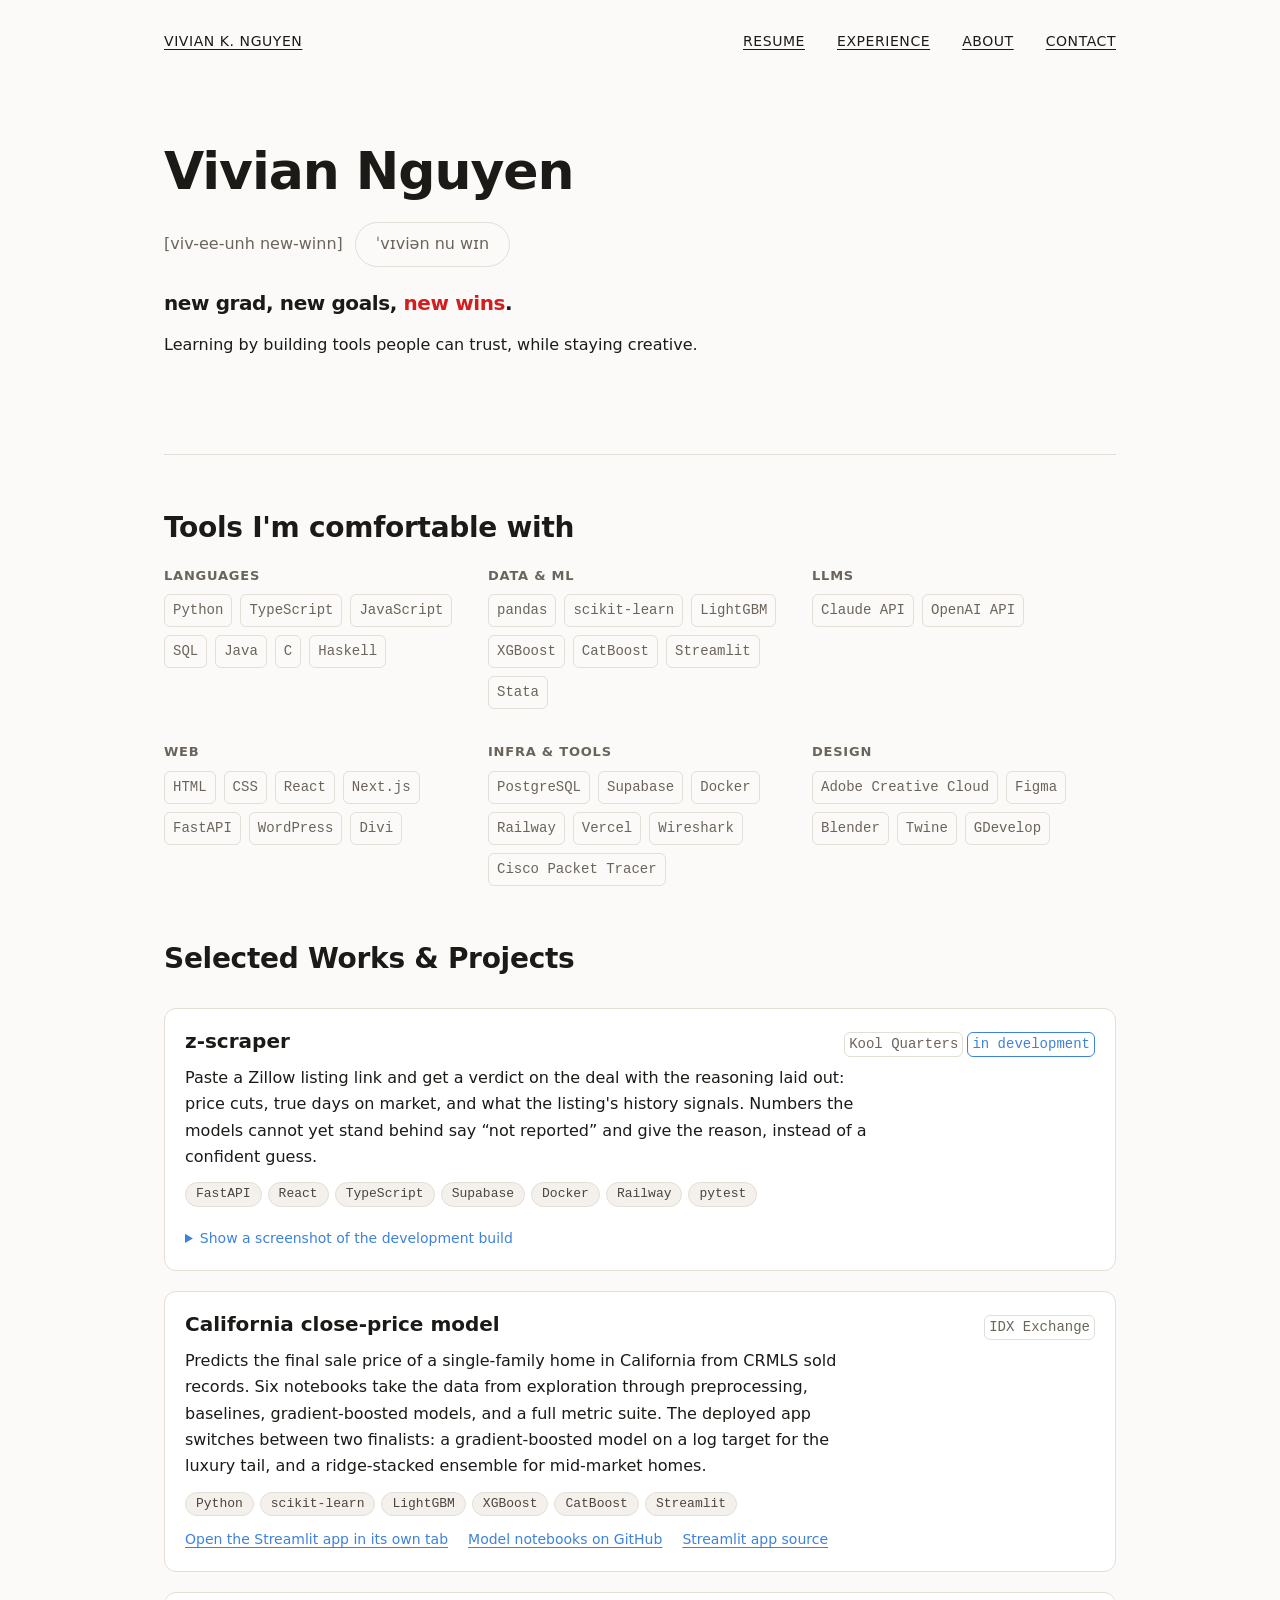
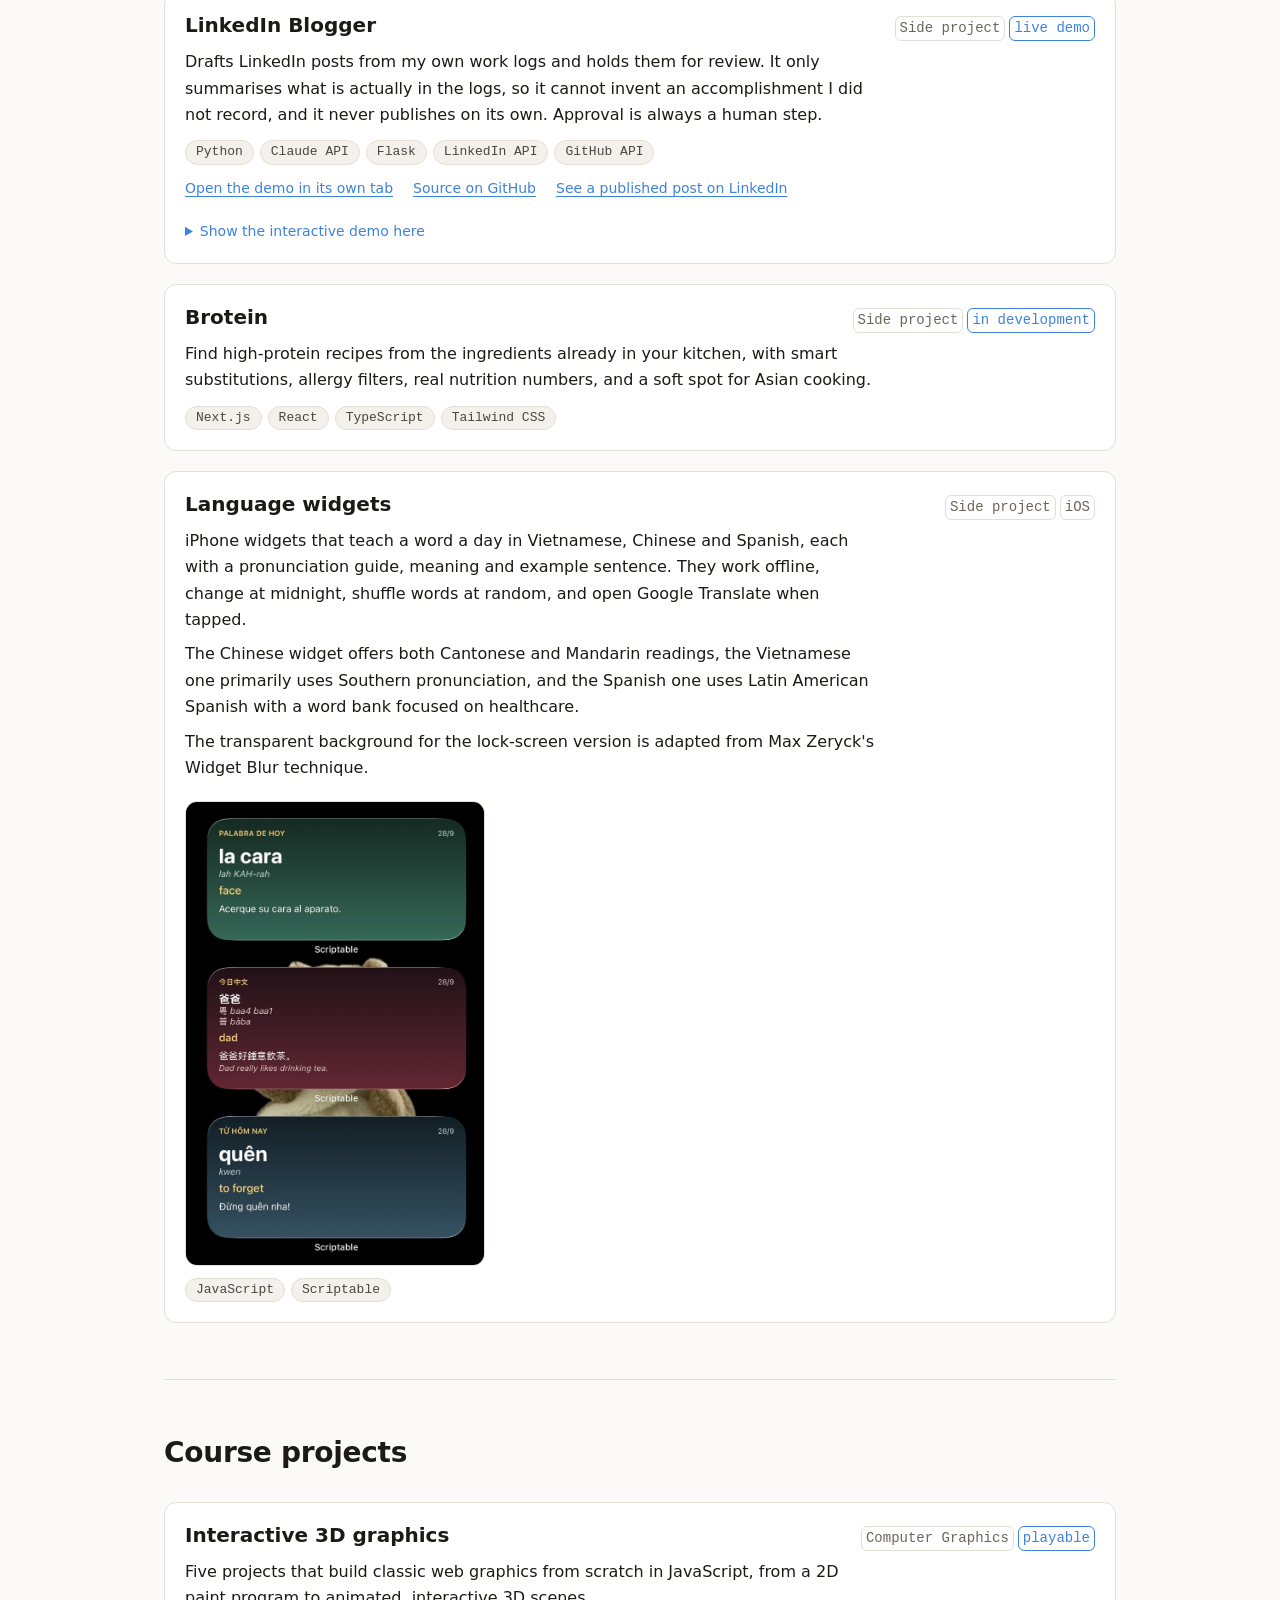
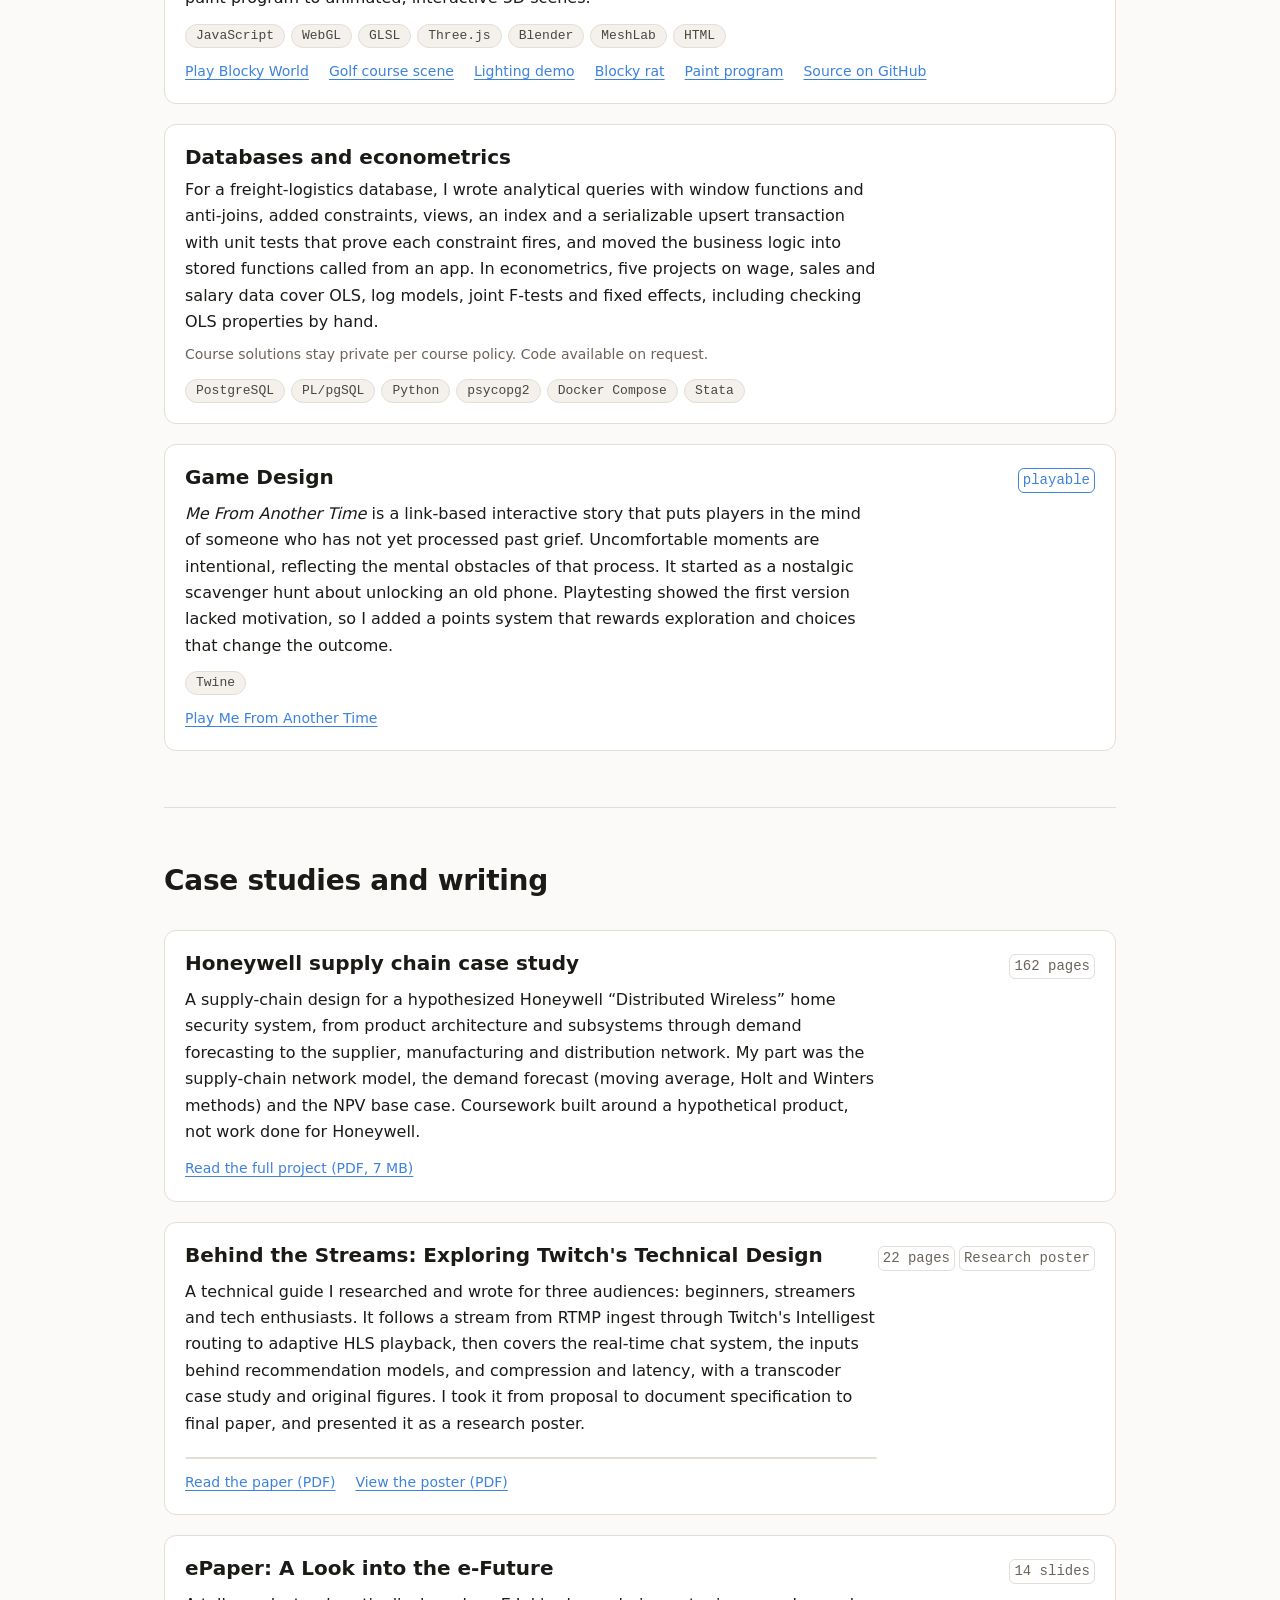
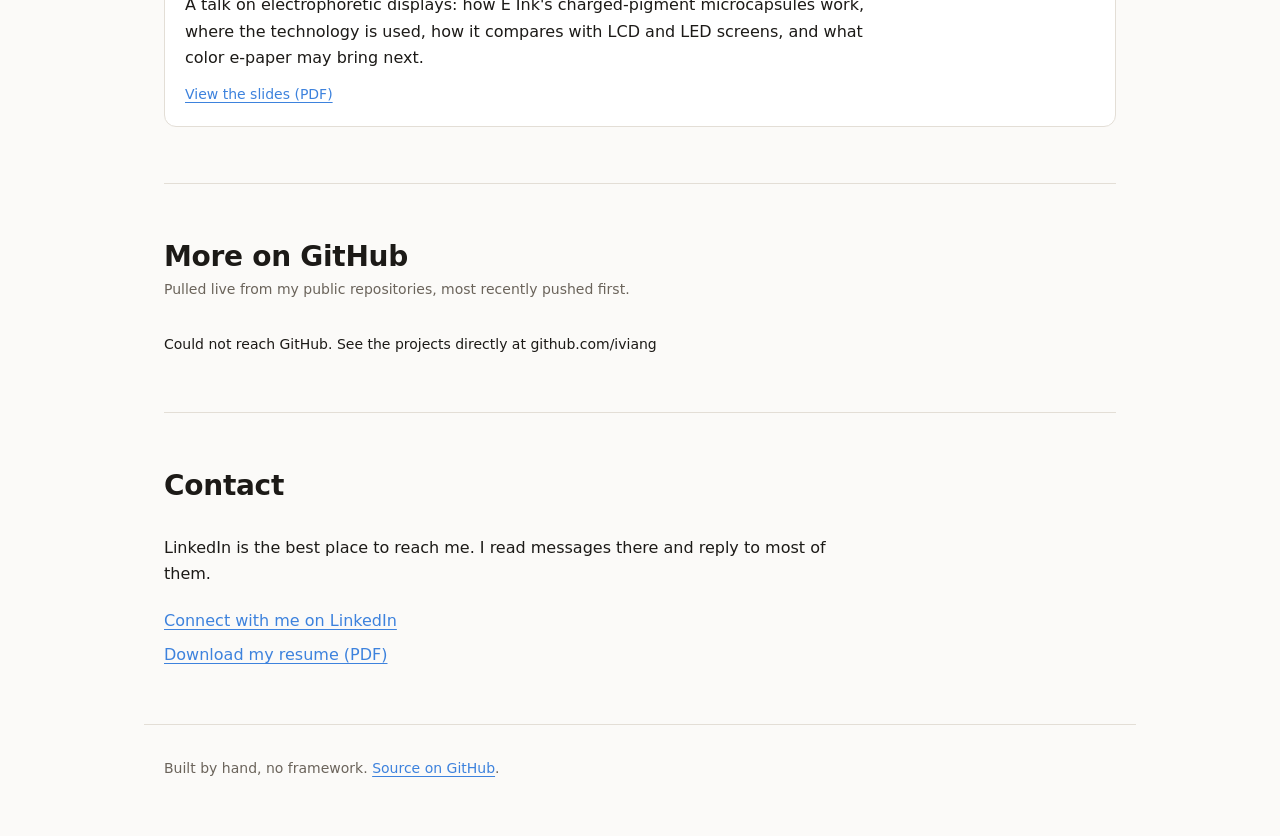
==== commit daae7db9: "Drop the year tags, link the Streamlit app and a published LinkedIn post, shorten the 3D graphics bl" ====
--- a/index.html
+++ b/index.html
@@ -141,7 +141,6 @@
             <h3 class="work__title">z-scraper</h3>
             <p class="work__tags">
               <span>Kool Quarters</span>
-              <span>2026</span>
               <span class="work__tag--status">in development</span>
             </p>
           </div>
@@ -186,7 +185,6 @@
             <h3 class="work__title">California close-price model</h3>
             <p class="work__tags">
               <span>IDX Exchange</span>
-              <span>2026</span>
             </p>
           </div>
           <p class="work__description">
@@ -205,6 +203,7 @@
             <li>Streamlit</li>
           </ul>
           <ul class="work__links">
+            <li><a href="https://idx-ds26-app-v3-o8iv5baqvzgg2rb99jfviw.streamlit.app/" target="_blank" rel="noopener noreferrer">Open the Streamlit app in its own tab</a></li>
             <li><a href="https://github.com/iviang/IDX-Exchange-DS-2026" rel="noopener">Model notebooks on GitHub</a></li>
             <li><a href="https://github.com/iviang/IDX-DS26-streamlit-v3" rel="noopener">Streamlit app source</a></li>
           </ul>
@@ -233,6 +232,7 @@
           <ul class="work__links">
             <li><a href="https://iviang.github.io/linkedin-blogger/demo.html" target="_blank" rel="noopener">Open the demo in its own tab</a></li>
             <li><a href="https://github.com/iviang/linkedin-blogger" rel="noopener">Source on GitHub</a></li>
+            <li><a href="https://www.linkedin.com/feed/update/urn:li:activity:7491206616386805760/" rel="noopener">See a published post on LinkedIn</a></li>
           </ul>
           <details class="work__demo">
             <summary>Show the interactive demo here</summary>
@@ -327,14 +327,8 @@
             </p>
           </div>
           <p class="work__description">
-            Five browser graphics projects, built from low-level rendering up to a full 3D scene
-            library. They start with a paint program with undo, redo and PNG export, then a fully
-            articulated 3D rat: a hand-built scene graph with eight leg joints, a four-segment
-            tail, procedural walk animations and a shift-click poke reaction. Next is Blocky World,
-            a first-person game where the rat breaks through walls to race for cheese, and a
-            lighting scene with ambient, diffuse and specular shading and a spotlight. The last is
-            a golf course scene with textured 3D models and a skybox. Along the way I modeled and
-            textured a vase and cleaned up a 3D-scanned mesh.
+            Five projects that build classic web graphics from scratch in JavaScript, from a 2D paint
+            program to animated, interactive 3D scenes.
           </p>
           <ul class="pill-list" aria-label="Tools and languages">
             <li>JavaScript</li>
@@ -397,7 +391,7 @@
             <li>Twine</li>
           </ul>
           <ul class="work__links">
-            <li><a href="files/me-from-another-time.html">Play Me From Another Time</a></li>
+            <li><a href="files/me%20from%20another%20time-2.html">Play Me From Another Time</a></li>
           </ul>
         </li>
       </ul>
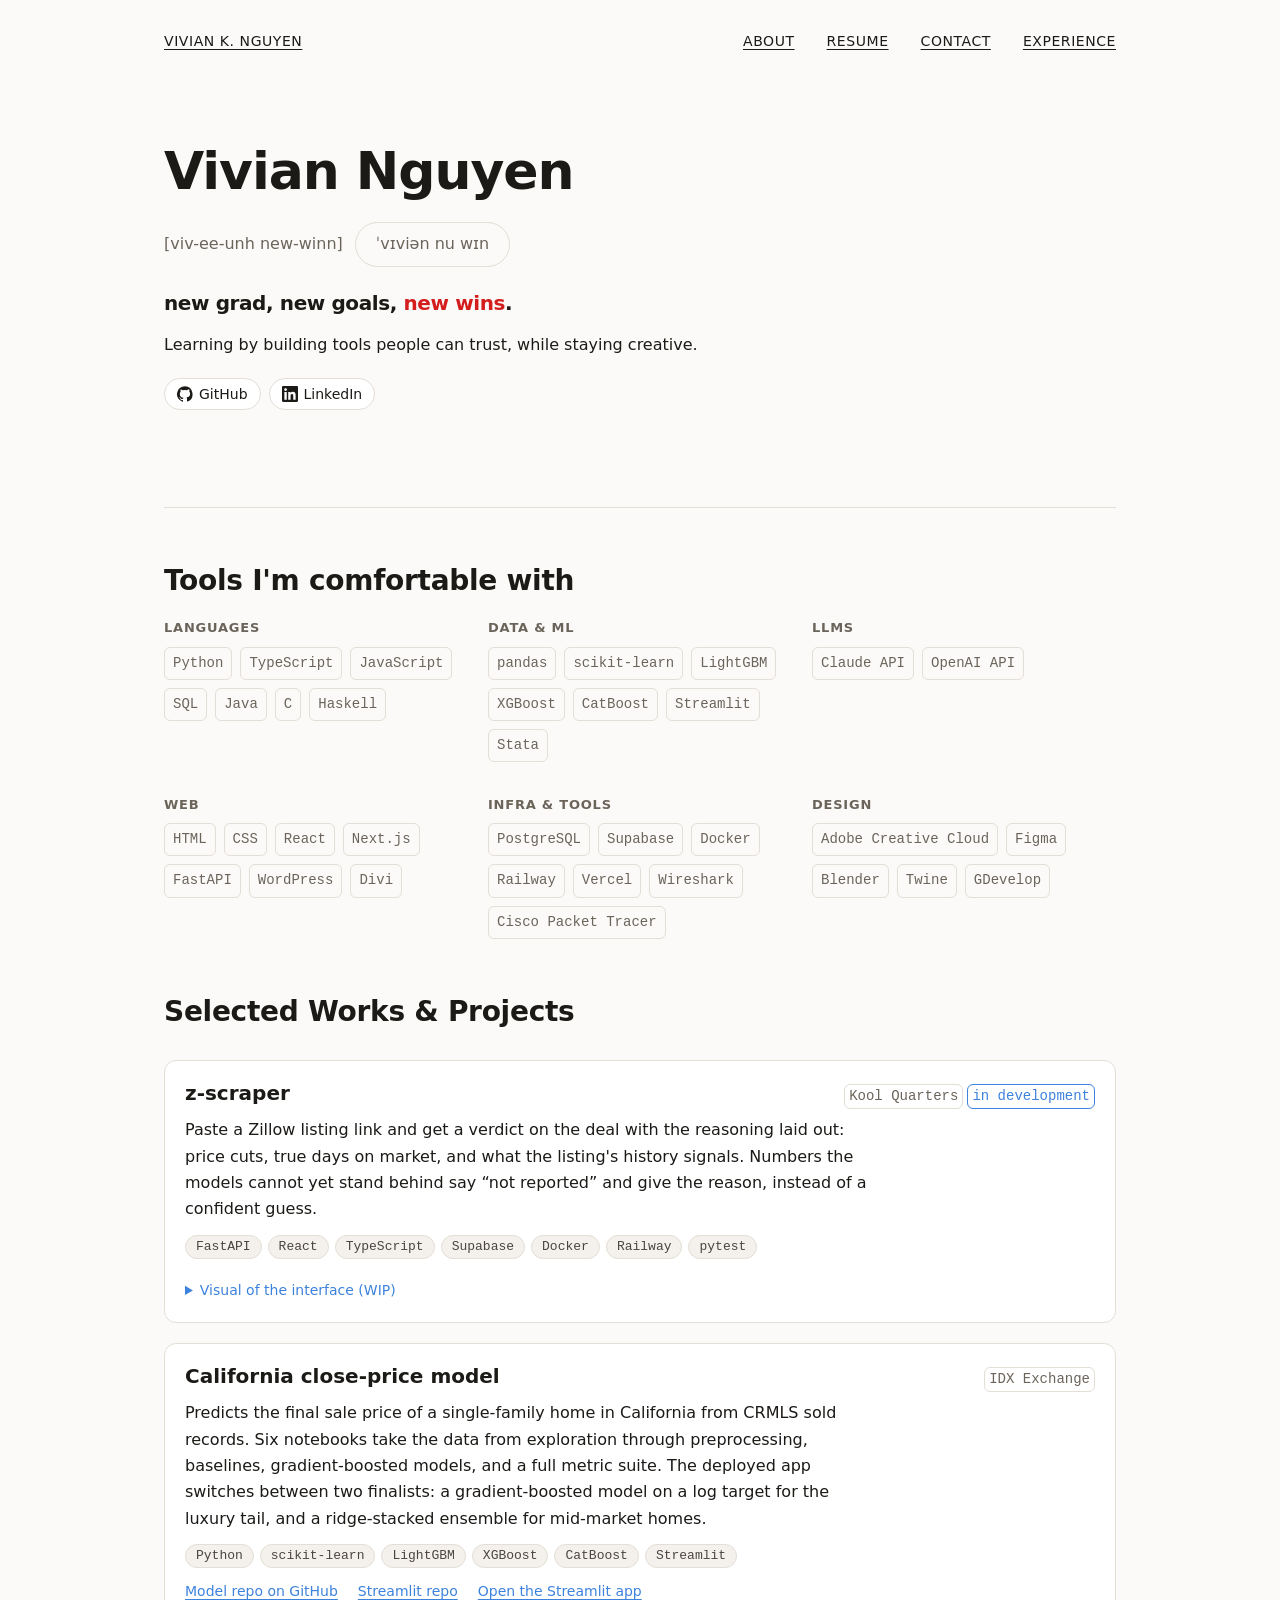
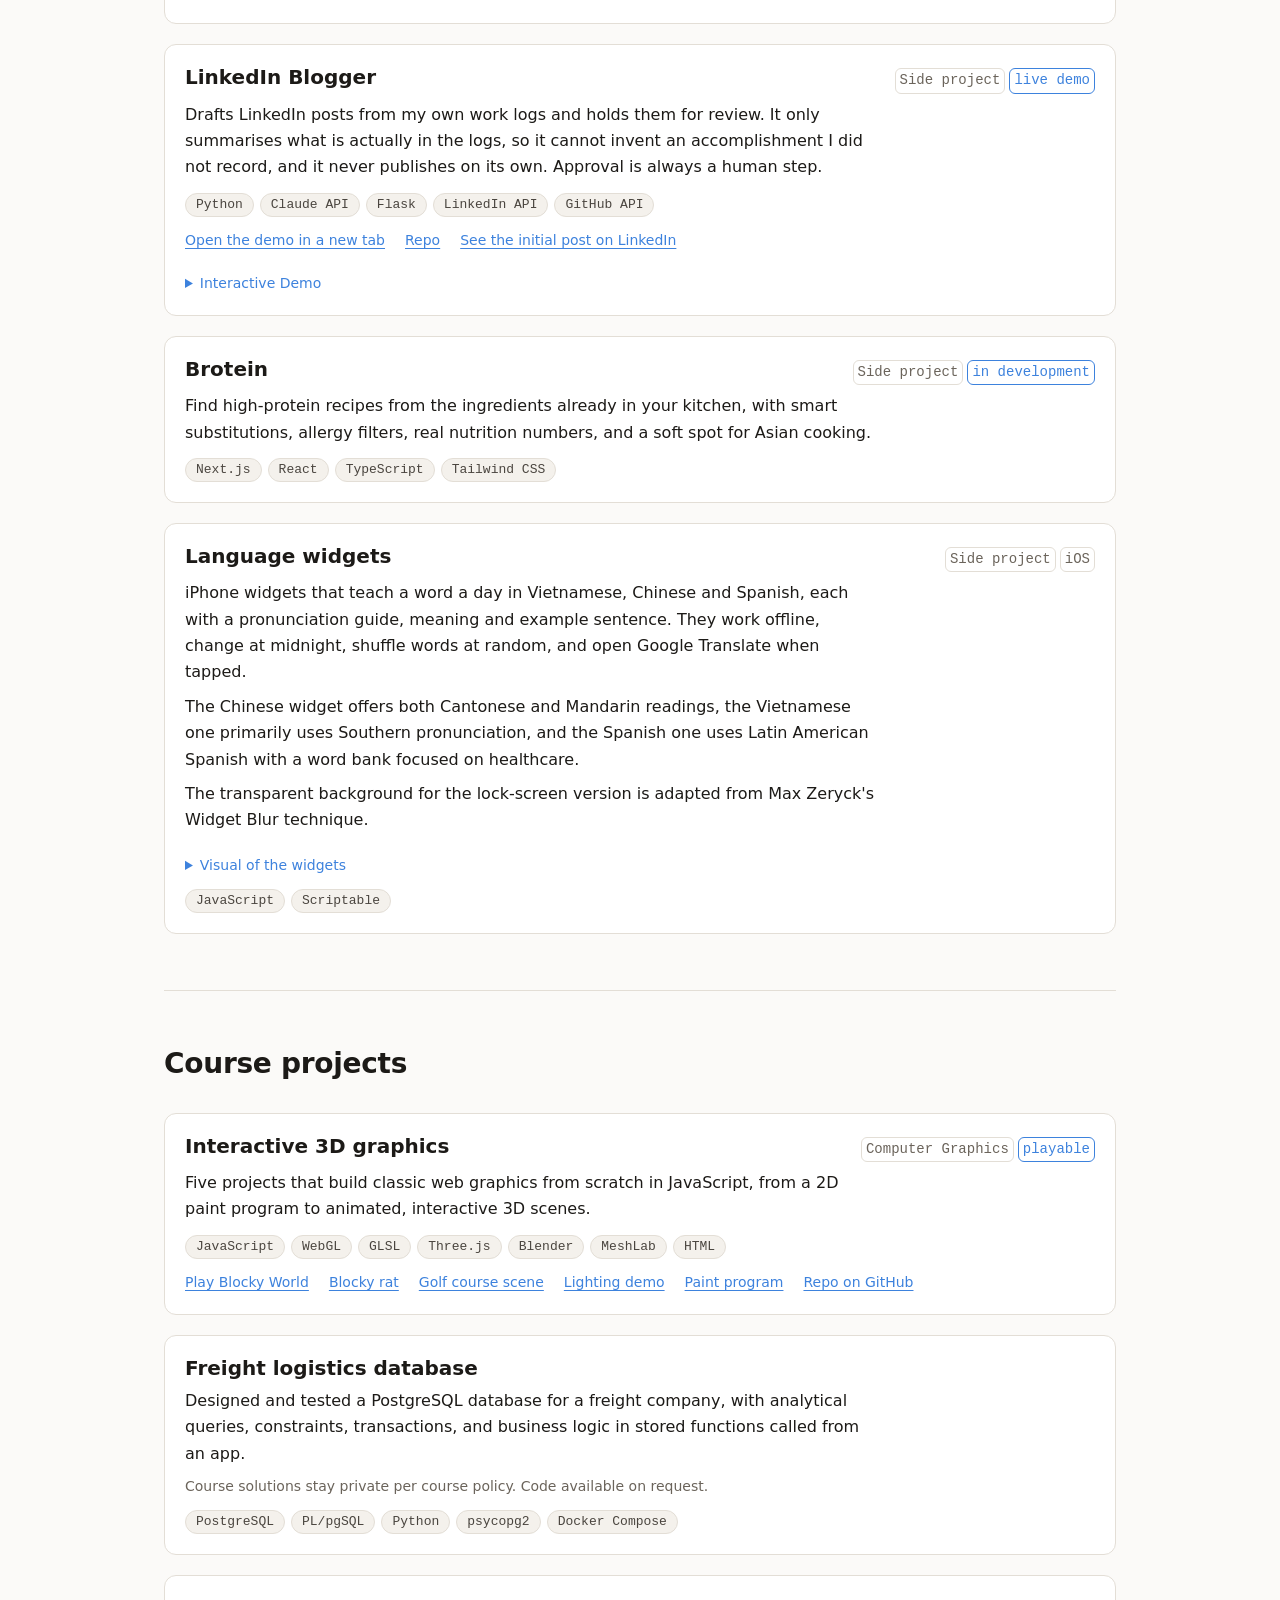
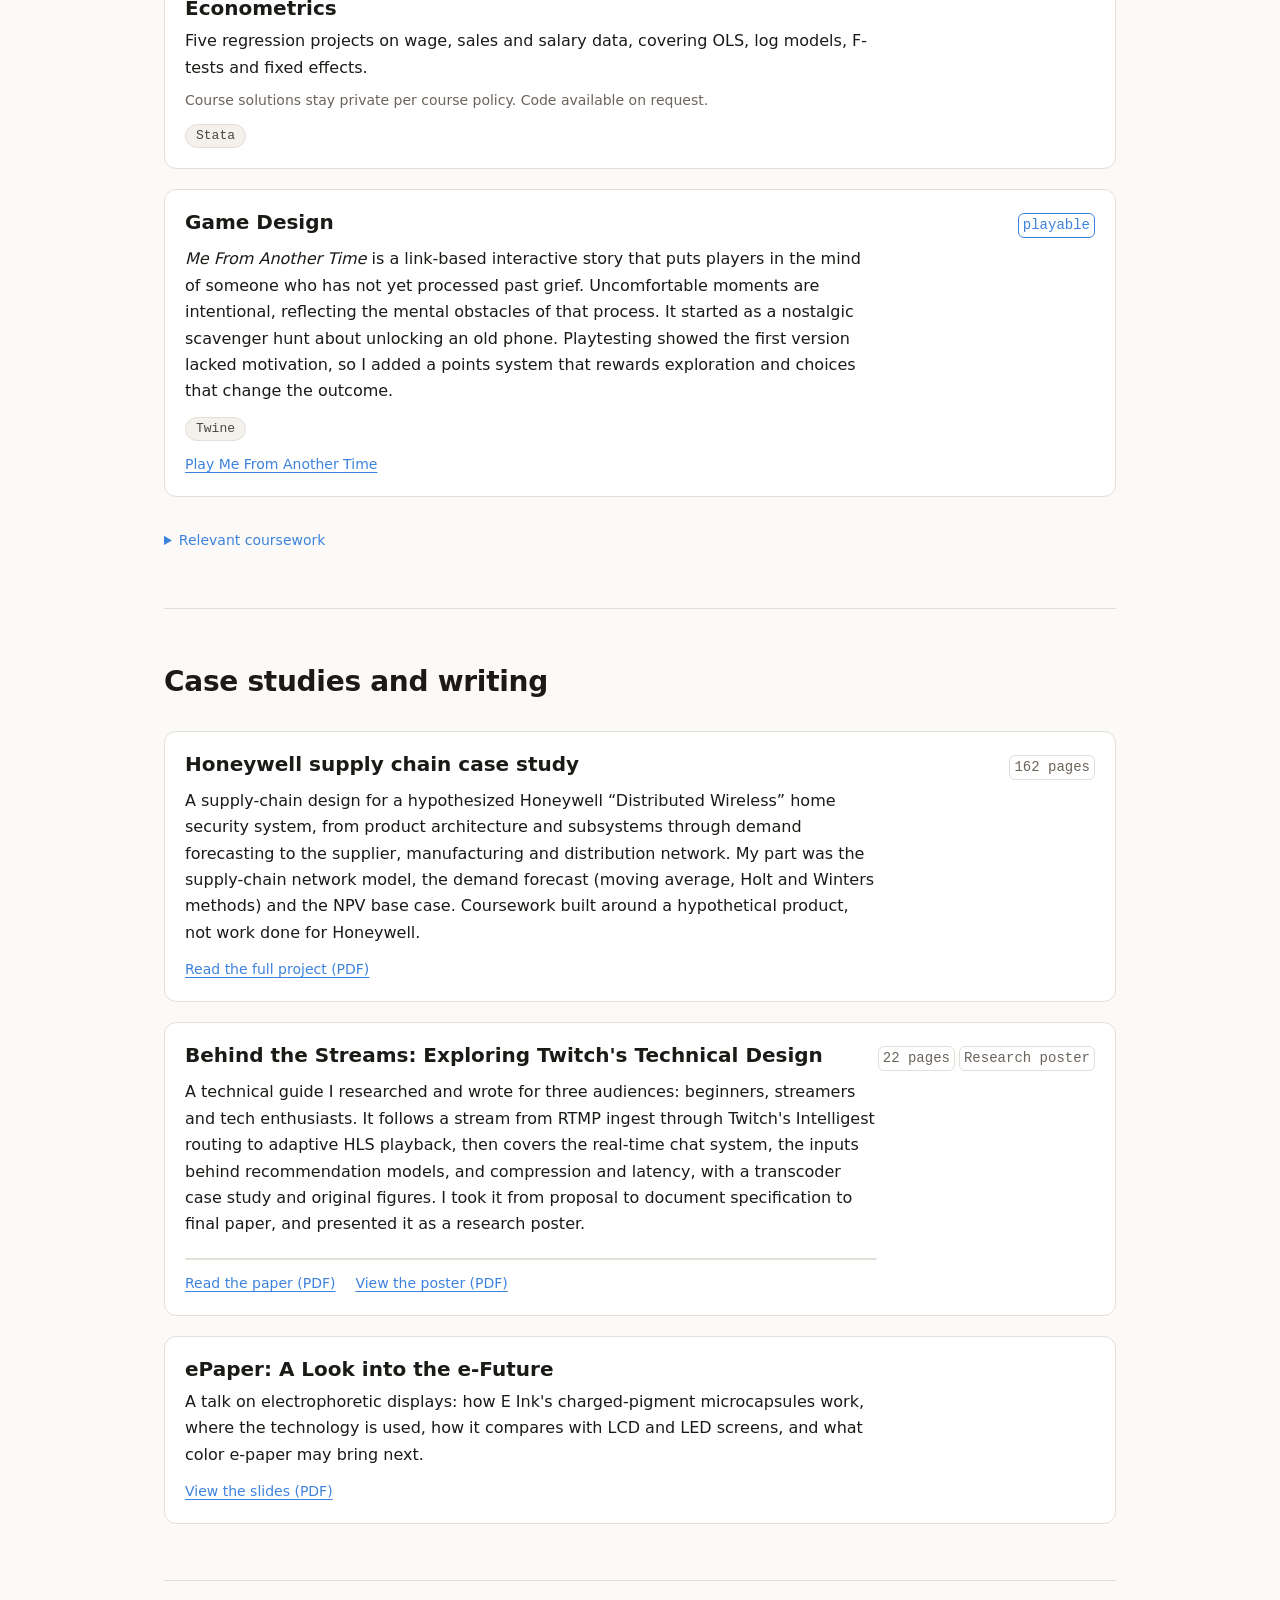
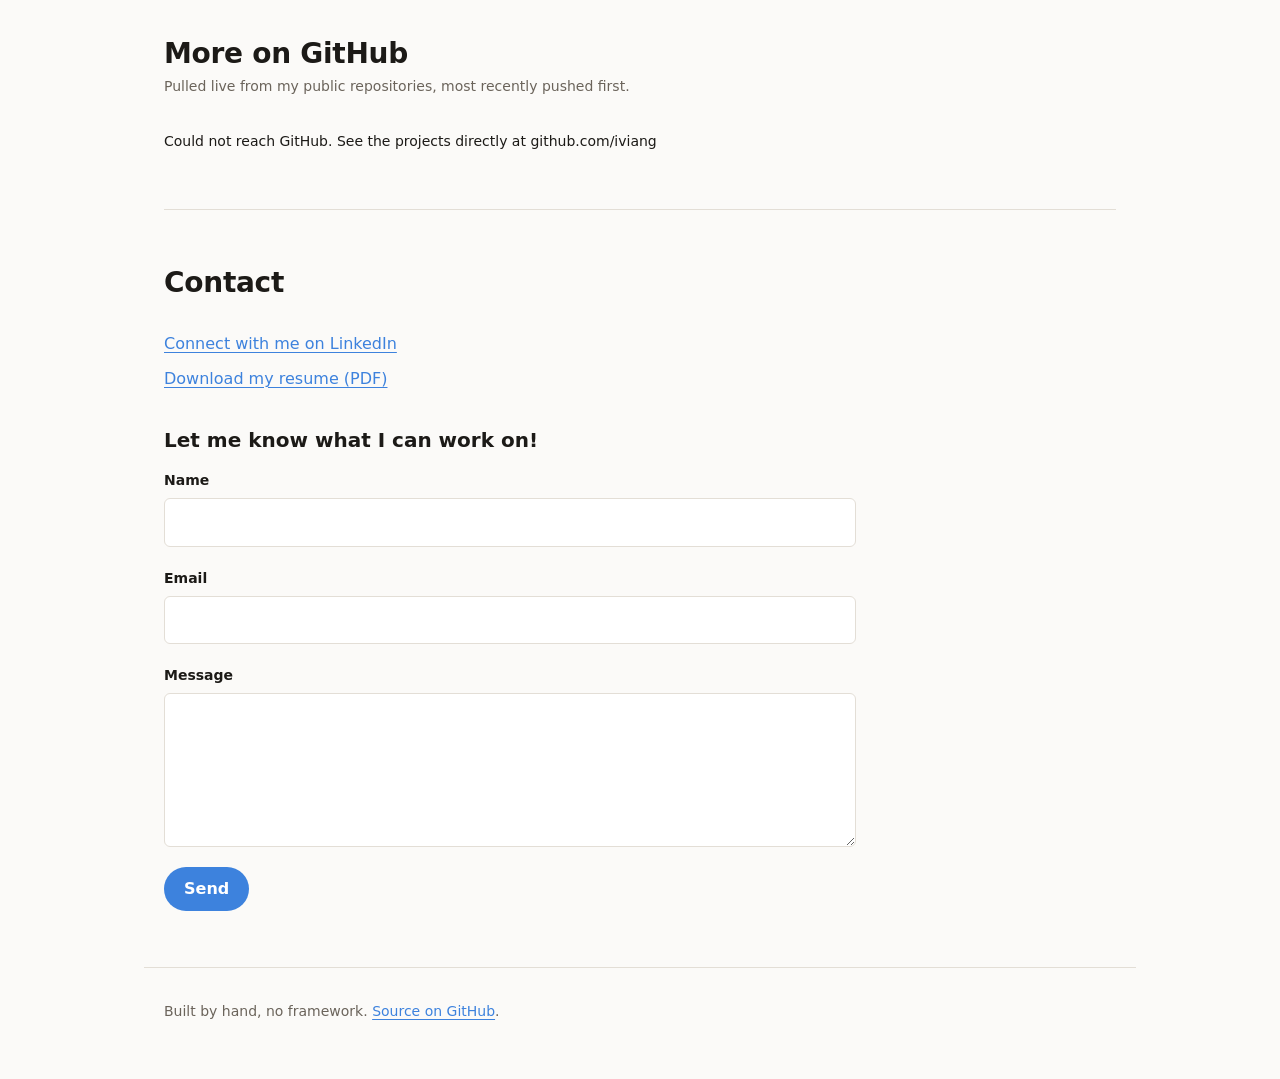
==== commit a0835c47: "Carry the canvas edits into the site: About life story and headshot, contact form, profile chips Hom" ====
--- a/index.html
+++ b/index.html
@@ -9,10 +9,11 @@
 
   <!--
     GitHub Pages sets no security headers beyond HSTS, so the content security policy lives
-    here. Everything is same-origin except the GitHub API call and the framed demo.
+    here. Everything is same-origin except the GitHub API call, the framed demo, and the
+    contact form, which posts to Formspree.
   -->
   <meta http-equiv="Content-Security-Policy"
-        content="default-src 'self'; connect-src https://api.github.com; frame-src https://iviang.github.io; object-src 'none'; base-uri 'self'; form-action 'none'">
+        content="default-src 'self'; connect-src https://api.github.com; frame-src https://iviang.github.io; object-src 'none'; base-uri 'self'; form-action https://formspree.io">
 
   <link rel="icon" href="img/favicon.svg" type="image/svg+xml">
   <link rel="apple-touch-icon" href="img/apple-touch-icon.png">
@@ -40,10 +41,10 @@
     <nav class="nav" aria-label="Primary">
       <a class="nav__brand" href="#main">Vivian K. Nguyen</a>
       <ul class="nav__list">
+        <li><a href="about.html">About</a></li>
         <li><a href="files/resume.pdf">Resume</a></li>
+        <li><a href="#contact">Contact</a></li>
         <li><a href="experience.html">Experience</a></li>
-        <li><a href="about.html">About</a></li>
-        <li><a href="#contact">Contact</a></li>
       </ul>
     </nav>
   </header>
@@ -57,6 +58,20 @@
       </p>
       <p class="hero__tagline">new grad, new goals, <span class="hero__highlight">new wins</span>.</p>
       <p class="hero__lede">Learning by building tools people can trust, while staying creative.</p>
+      <ul class="hero__profiles" aria-label="Profiles">
+        <li>
+          <a href="https://github.com/iviang" rel="me noopener">
+            <svg aria-hidden="true" width="16" height="16" viewBox="0 0 24 24" fill="currentColor"><path d="M12 .3a12 12 0 0 0-3.8 23.4c.6.1.8-.3.8-.6v-2c-3.3.7-4-1.6-4-1.6-.6-1.4-1.4-1.8-1.4-1.8-1-.7.1-.7.1-.7 1.2.1 1.8 1.2 1.8 1.2 1 1.8 2.8 1.3 3.5 1 .1-.8.4-1.3.7-1.6-2.7-.3-5.5-1.3-5.5-6 0-1.2.5-2.3 1.3-3.1-.2-.4-.6-1.6.1-3.2 0 0 1-.3 3.3 1.2a11.5 11.5 0 0 1 6 0C17.3 4.7 18.3 5 18.3 5c.7 1.6.3 2.8.1 3.2.8.8 1.3 1.9 1.3 3.2 0 4.6-2.8 5.6-5.5 5.9.4.4.8 1.1.8 2.2v3.3c0 .3.2.7.8.6A12 12 0 0 0 12 .3"/></svg>
+            GitHub
+          </a>
+        </li>
+        <li>
+          <a href="https://www.linkedin.com/in/vivian-k-nguyen" rel="me noopener">
+            <svg aria-hidden="true" width="16" height="16" viewBox="0 0 24 24" fill="currentColor"><path d="M20.45 20.45h-3.56v-5.57c0-1.33-.02-3.04-1.85-3.04-1.85 0-2.14 1.45-2.14 2.94v5.67H9.35V9h3.41v1.56h.05c.48-.9 1.64-1.85 3.37-1.85 3.6 0 4.27 2.37 4.27 5.46v6.28zM5.34 7.43a2.06 2.06 0 1 1 0-4.13 2.06 2.06 0 0 1 0 4.13zM7.12 20.45H3.56V9h3.56v11.45zM22.22 0H1.77C.79 0 0 .77 0 1.73v20.54C0 23.23.79 24 1.77 24h20.45c.98 0 1.78-.77 1.78-1.73V1.73C24 .77 23.2 0 22.22 0z"/></svg>
+            LinkedIn
+          </a>
+        </li>
+      </ul>
     </section>
 
     <section id="work" class="section">
@@ -160,7 +175,7 @@
             <li>pytest</li>
           </ul>
           <details class="work__demo">
-            <summary>Show a screenshot of the development build</summary>
+            <summary>Visual of the interface (WIP)</summary>
             <figure class="demo">
               <!--
                 A static image on purpose: the product is unreleased, so there is no public build
@@ -203,9 +218,9 @@
             <li>Streamlit</li>
           </ul>
           <ul class="work__links">
-            <li><a href="https://idx-ds26-app-v3-o8iv5baqvzgg2rb99jfviw.streamlit.app/" target="_blank" rel="noopener noreferrer">Open the Streamlit app in its own tab</a></li>
-            <li><a href="https://github.com/iviang/IDX-Exchange-DS-2026" rel="noopener">Model notebooks on GitHub</a></li>
-            <li><a href="https://github.com/iviang/IDX-DS26-streamlit-v3" rel="noopener">Streamlit app source</a></li>
+            <li><a href="https://github.com/iviang/IDX-Exchange-DS-2026" rel="noopener">Model repo on GitHub</a></li>
+            <li><a href="https://github.com/iviang/IDX-DS26-streamlit-v3" rel="noopener">Streamlit repo</a></li>
+            <li><a href="https://idx-ds26-app-v3-o8iv5baqvzgg2rb99jfviw.streamlit.app/" target="_blank" rel="noopener noreferrer">Open the Streamlit app</a></li>
           </ul>
         </li>
 
@@ -230,12 +245,12 @@
             <li>GitHub API</li>
           </ul>
           <ul class="work__links">
-            <li><a href="https://iviang.github.io/linkedin-blogger/demo.html" target="_blank" rel="noopener">Open the demo in its own tab</a></li>
-            <li><a href="https://github.com/iviang/linkedin-blogger" rel="noopener">Source on GitHub</a></li>
-            <li><a href="https://www.linkedin.com/feed/update/urn:li:activity:7491206616386805760/" rel="noopener">See a published post on LinkedIn</a></li>
+            <li><a href="https://iviang.github.io/linkedin-blogger/demo.html" target="_blank" rel="noopener">Open the demo in a new tab</a></li>
+            <li><a href="https://github.com/iviang/linkedin-blogger" rel="noopener">Repo</a></li>
+            <li><a href="https://www.linkedin.com/feed/update/urn:li:activity:7491206616386805760/" rel="noopener">See the initial post on LinkedIn</a></li>
           </ul>
           <details class="work__demo">
-            <summary>Show the interactive demo here</summary>
+            <summary>Interactive Demo</summary>
             <figure class="demo">
               <!--
                 Framed rather than copied in: the demo is hosted from the linkedin-blogger repo, so
@@ -300,10 +315,13 @@
               Widget Blur technique.
             </p>
           </div>
-          <img class="work__image work__image--portrait"
-               src="img/language-widgets.jpg"
-               alt="Spanish, Chinese and Vietnamese word-of-the-day widgets on an iPhone home screen, showing la cara (face), 爸爸 (dad) and quên (to forget)"
-               loading="lazy">
+          <details class="work__demo">
+            <summary>Visual of the widgets</summary>
+            <img class="work__image work__image--portrait"
+                 src="img/language-widgets.jpg"
+                 alt="Spanish, Chinese and Vietnamese word-of-the-day widgets on an iPhone home screen, showing la cara (face), 爸爸 (dad) and quên (to forget)"
+                 loading="lazy">
+          </details>
           <ul class="pill-list" aria-label="Tools and languages">
             <li>JavaScript</li>
             <li>Scriptable</li>
@@ -341,25 +359,22 @@
           </ul>
           <ul class="work__links">
             <li><a href="https://iviang.github.io/CSE-160/asgn3/world/World.html" rel="noopener">Play Blocky World</a></li>
+            <li><a href="https://iviang.github.io/CSE-160/asgn2/src/BlockyAnimal.html" rel="noopener">Blocky rat</a></li>
             <li><a href="https://iviang.github.io/CSE-160/asgn5/asgn5.html" rel="noopener">Golf course scene</a></li>
             <li><a href="https://iviang.github.io/CSE-160/asgn4/light/asgn4.html" rel="noopener">Lighting demo</a></li>
-            <li><a href="https://iviang.github.io/CSE-160/asgn2/src/BlockyAnimal.html" rel="noopener">Blocky rat</a></li>
             <li><a href="https://iviang.github.io/CSE-160/asgn1/src/asg1.html" rel="noopener">Paint program</a></li>
-            <li><a href="https://github.com/iviang/CSE-160" rel="noopener">Source on GitHub</a></li>
-          </ul>
-        </li>
-
-        <li class="work">
-          <div class="work__head">
-            <h3 class="work__title">Databases and econometrics</h3>
-          </div>
-          <p class="work__description">
-            For a freight-logistics database, I wrote analytical queries with window functions and
-            anti-joins, added constraints, views, an index and a serializable upsert transaction
-            with unit tests that prove each constraint fires, and moved the business logic into
-            stored functions called from an app. In econometrics, five projects on wage, sales and
-            salary data cover OLS, log models, joint F-tests and fixed effects, including checking
-            OLS properties by hand.
+            <li><a href="https://github.com/iviang/CSE-160" rel="noopener">Repo on GitHub</a></li>
+          </ul>
+        </li>
+
+        <li class="work">
+          <div class="work__head">
+            <h3 class="work__title">Freight logistics database</h3>
+          </div>
+          <p class="work__description">
+            Designed and tested a PostgreSQL database for a freight company, with analytical
+            queries, constraints, transactions, and business logic in stored functions called from
+            an app.
           </p>
           <p class="work__note">Course solutions stay private per course policy. Code available on request.</p>
           <ul class="pill-list" aria-label="Tools and languages">
@@ -368,6 +383,19 @@
             <li>Python</li>
             <li>psycopg2</li>
             <li>Docker Compose</li>
+          </ul>
+        </li>
+
+        <li class="work">
+          <div class="work__head">
+            <h3 class="work__title">Econometrics</h3>
+          </div>
+          <p class="work__description">
+            Five regression projects on wage, sales and salary data, covering OLS, log models,
+            F-tests and fixed effects.
+          </p>
+          <p class="work__note">Course solutions stay private per course policy. Code available on request.</p>
+          <ul class="pill-list" aria-label="Tools and languages">
             <li>Stata</li>
           </ul>
         </li>
@@ -395,6 +423,29 @@
           </ul>
         </li>
       </ul>
+
+      <details class="section__fold">
+        <summary>Relevant coursework</summary>
+        <ul class="tag-list" aria-label="Relevant coursework">
+          <li>Data Structures and Algorithms</li>
+          <li>Computer Systems and C Programming</li>
+          <li>Principles of Computer Systems Design</li>
+          <li>Computer Networks</li>
+          <li>Advanced Computer Networks + Lab</li>
+          <li>Database Management Systems</li>
+          <li>Foundations of Programming Languages</li>
+          <li>Computer Graphics</li>
+          <li>Foundations of Video Game Design</li>
+          <li>2D Animation</li>
+          <li>Altering the Digital Image</li>
+          <li>Probability and Statistics</li>
+          <li>Econometrics</li>
+          <li>Technical Writing for Computer Science and Engineering</li>
+          <li>Systems Analysis and Design</li>
+          <li>Management of Technology</li>
+          <li>Business Management</li>
+        </ul>
+      </details>
     </section>
 
     <section id="writing" class="section">
@@ -419,7 +470,7 @@
             work done for Honeywell.
           </p>
           <ul class="work__links">
-            <li><a href="files/honeywell-supply-chain-project.pdf">Read the full project (PDF, 7&nbsp;MB)</a></li>
+            <li><a href="files/honeywell-supply-chain-project.pdf">Read the full project (PDF)</a></li>
           </ul>
         </li>
 
@@ -452,9 +503,6 @@
         <li class="work">
           <div class="work__head">
             <h3 class="work__title">ePaper: A Look into the e-Future</h3>
-            <p class="work__tags">
-              <span>14 slides</span>
-            </p>
           </div>
           <p class="work__description">
             A talk on electrophoretic displays: how E Ink's charged-pigment microcapsules work,
@@ -490,11 +538,33 @@
         <h2 class="section__title">Contact</h2>
       </div>
       <div class="prose">
-        <p>LinkedIn is the best place to reach me. I read messages there and reply to most of them.</p>
         <ul class="link-list">
           <li><a href="https://www.linkedin.com/in/vivian-k-nguyen" rel="me noopener">Connect with me on LinkedIn</a></li>
           <li><a href="files/resume.pdf">Download my resume (PDF)</a></li>
         </ul>
+
+        <h3>Let me know what I can work on!</h3>
+        <!--
+          Formspree receives the submission and forwards it by email, so the site stays static.
+          The form ID in the action is public by design; the CSP above only lets forms post there.
+        -->
+        <form class="contact-form" action="https://formspree.io/f/xjykjoan" method="POST">
+          <div class="contact-form__field">
+            <label for="contact-name">Name</label>
+            <input id="contact-name" name="name" type="text" autocomplete="name" required>
+          </div>
+          <div class="contact-form__field">
+            <label for="contact-email">Email</label>
+            <input id="contact-email" name="email" type="email" autocomplete="email" required>
+          </div>
+          <div class="contact-form__field">
+            <label for="contact-message">Message</label>
+            <textarea id="contact-message" name="message" rows="5" required></textarea>
+          </div>
+          <!-- Honeypot: Formspree drops any submission that fills this in. People never see it. -->
+          <input class="contact-form__gotcha" type="text" name="_gotcha" tabindex="-1" autocomplete="off" aria-hidden="true">
+          <button class="contact-form__submit" type="submit">Send</button>
+        </form>
       </div>
     </section>
   </main>
--- a/css/styles.css
+++ b/css/styles.css
@@ -19,6 +19,9 @@
   --color-accent-contrast: #ffffff;
   --color-highlight: #d41d1d;
   --color-focus: #2563eb;
+  /* LinkedIn's brand blue, for the badge on the About photo only. Same in both themes. */
+  --color-linkedin: #0a66c2;
+  --color-linkedin-contrast: #ffffff;
 
   /* Type */
   --font-sans: ui-sans-serif, system-ui, -apple-system, "Segoe UI", Roboto, Helvetica, Arial, sans-serif;
@@ -175,6 +178,24 @@
 }
 .hero__highlight { color: var(--color-highlight); }
 .hero__lede { font-family: var(--font-ui); }
+/* Profile chips: GitHub and LinkedIn in one row under the lede. */
+.hero__profiles { display: flex; flex-wrap: wrap; gap: var(--space-xs); margin-top: var(--space-md); }
+.hero__profiles a {
+  display: inline-flex;
+  align-items: center;
+  gap: 0.375rem;
+  min-height: 2rem;
+  padding: 0 var(--space-sm);
+  border: var(--border-width) solid var(--color-border);
+  border-radius: var(--radius-pill);
+  background: var(--color-surface);
+  color: var(--color-text);
+  font-size: var(--size-step--1);
+  text-decoration: none;
+  transition: border-color var(--transition-fast);
+}
+.hero__profiles a:hover { border-color: var(--color-accent); }
+.hero__profiles svg { flex-shrink: 0; }
 
 .section { padding-block: var(--space-xl); border-top: var(--border-width) solid var(--color-border); }
 .section__head { margin-bottom: var(--space-lg); }
@@ -267,14 +288,21 @@
   accessible, and a closed iframe with loading="lazy" never fetches until opened.
 */
 .work__demo { margin-top: var(--space-md); }
-.work__demo summary {
+/* The same fold at section level, e.g. the coursework list under Course projects. */
+.section__fold { margin-top: var(--space-lg); }
+.work__demo summary,
+.section__fold summary {
   width: fit-content;
   cursor: pointer;
   color: var(--color-accent);
   font-size: var(--size-step--1);
 }
-.work__demo summary:hover { text-decoration: underline; }
-.work__demo[open] summary { margin-bottom: var(--space-sm); }
+.work__demo summary:hover,
+.section__fold summary:hover { text-decoration: underline; }
+.work__demo[open] summary,
+.section__fold[open] summary { margin-bottom: var(--space-sm); }
+/* An image folded under a summary sits right below it; the summary already spaces it. */
+.work__demo .work__image { margin-top: 0; }
 
 /* Tools: grouped tag lists in a grid that folds to one column on a phone. */
 .tools { display: flex; flex-direction: column; gap: var(--space-md); margin-bottom: var(--space-xl); }
@@ -360,6 +388,51 @@
   .timeline__date { padding-left: 1.75rem; }
 }
 
+/* About: the story on the left, the headshot on the right, stacked on a phone. */
+.about {
+  display: grid;
+  grid-template-columns: minmax(0, 1fr) 20rem;
+  gap: var(--space-xl);
+  align-items: start;
+}
+.about__text { max-width: 31rem; font-family: var(--font-ui); font-size: 1.0625rem; }
+.about__text p + p { margin-top: var(--space-md); }
+.about__aside { font-size: 0.8125rem; color: var(--color-text-muted); }
+/* The photo is one big link to LinkedIn; the badge in its corner says where it goes. */
+.about__photo {
+  position: relative;
+  display: block;
+  width: 20rem;
+  max-width: 100%;
+  aspect-ratio: 1;
+  border-radius: 50%;
+}
+.about__photo img {
+  width: 100%;
+  height: 100%;
+  border-radius: 50%;
+  object-fit: cover;
+  border: var(--border-width) solid var(--color-border);
+}
+.about__badge {
+  position: absolute;
+  right: 1.375rem;
+  bottom: 1.375rem;
+  display: flex;
+  align-items: center;
+  justify-content: center;
+  width: 2.75rem;
+  height: 2.75rem;
+  border-radius: 50%;
+  border: 0.1875rem solid var(--color-bg);
+  background: var(--color-linkedin);
+  color: var(--color-linkedin-contrast);
+}
+@media (max-width: 48rem) {
+  .about { grid-template-columns: 1fr; gap: var(--space-lg); }
+  .about__photo { order: -1; }
+}
+
 /* Screen-reader-only text, e.g. "(opens in a new tab)" after an external link. */
 .visually-hidden {
   position: absolute;
@@ -484,6 +557,38 @@
   font-size: var(--size-step--1);
 }
 
+/* Contact form: posts to Formspree, so the site stays static and holds no secret. */
+.contact-form { display: grid; gap: var(--space-md); max-width: var(--measure); }
+.contact-form__field { display: grid; gap: 0.375rem; }
+.contact-form label { font-size: var(--size-step--1); font-weight: 700; }
+.contact-form input,
+.contact-form textarea {
+  width: 100%;
+  padding: 0.625rem var(--space-sm);
+  border: var(--border-width) solid var(--color-border);
+  border-radius: var(--radius-sm);
+  background: var(--color-surface);
+  color: var(--color-text);
+  font: inherit;
+}
+.contact-form textarea { resize: vertical; }
+/* Formspree's honeypot field. Bots fill it, people never see it. */
+.contact-form__gotcha { display: none; }
+.contact-form__submit {
+  justify-self: start;
+  min-height: 2.75rem; /* 44px touch target */
+  padding: 0 var(--space-md);
+  border: 0;
+  border-radius: var(--radius-pill);
+  background: var(--color-accent);
+  color: var(--color-accent-contrast);
+  font: inherit;
+  font-weight: 700;
+  cursor: pointer;
+  transition: filter var(--transition-fast);
+}
+.contact-form__submit:hover { filter: brightness(0.92); }
+
 .site-footer {
   padding-block: var(--space-lg) var(--space-xl);
   border-top: var(--border-width) solid var(--color-border);
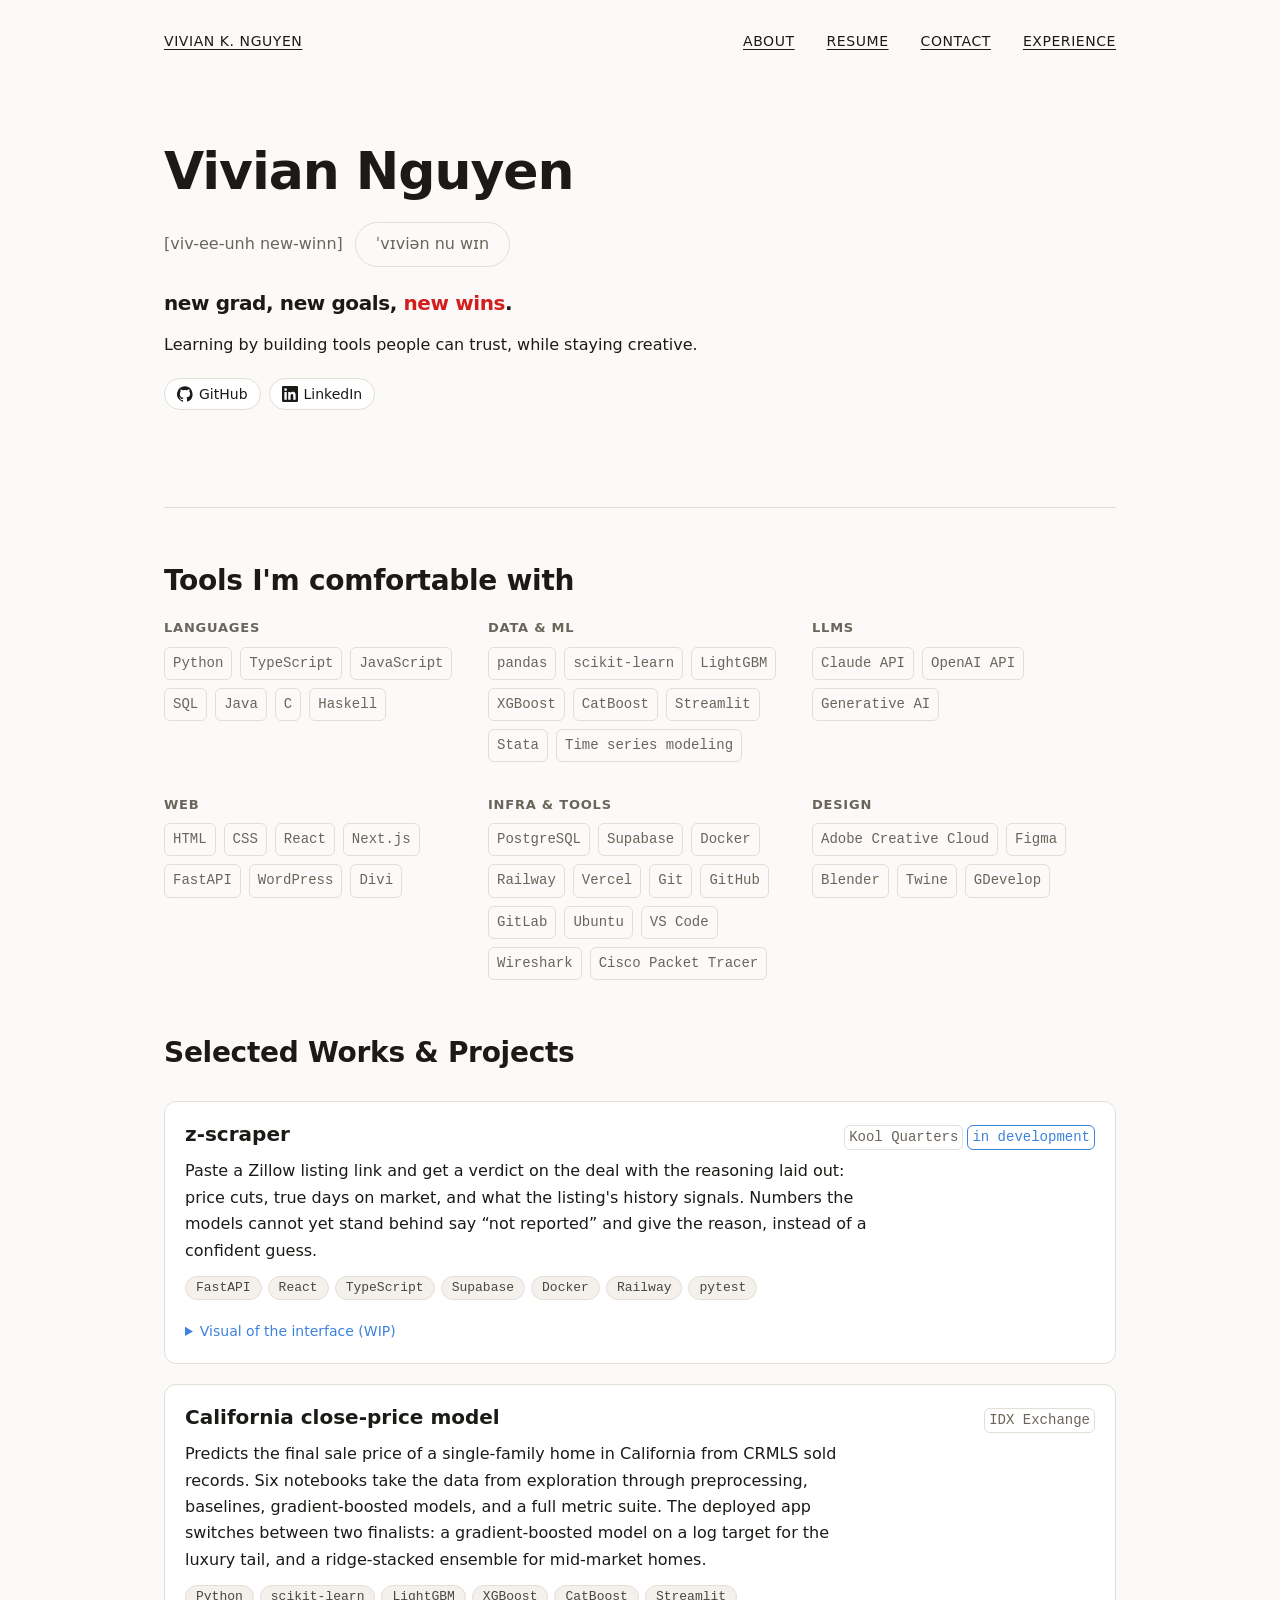
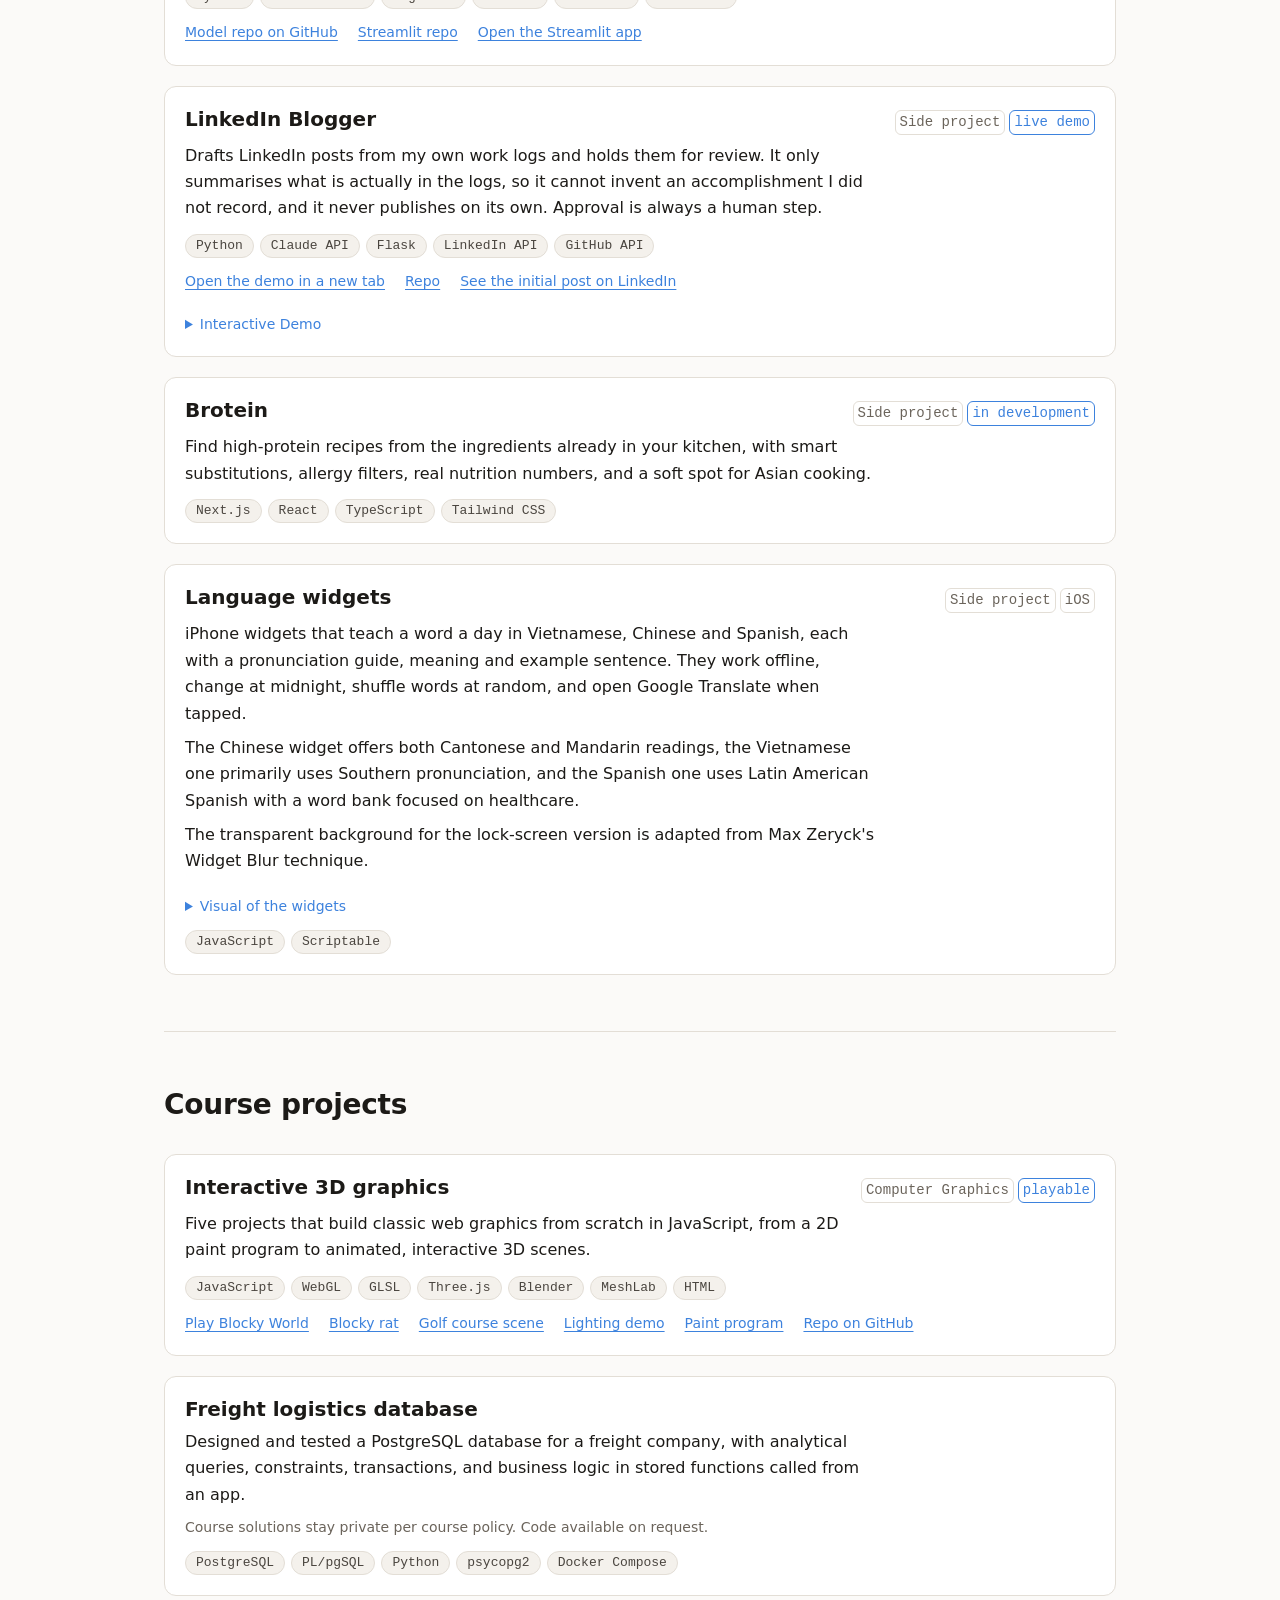
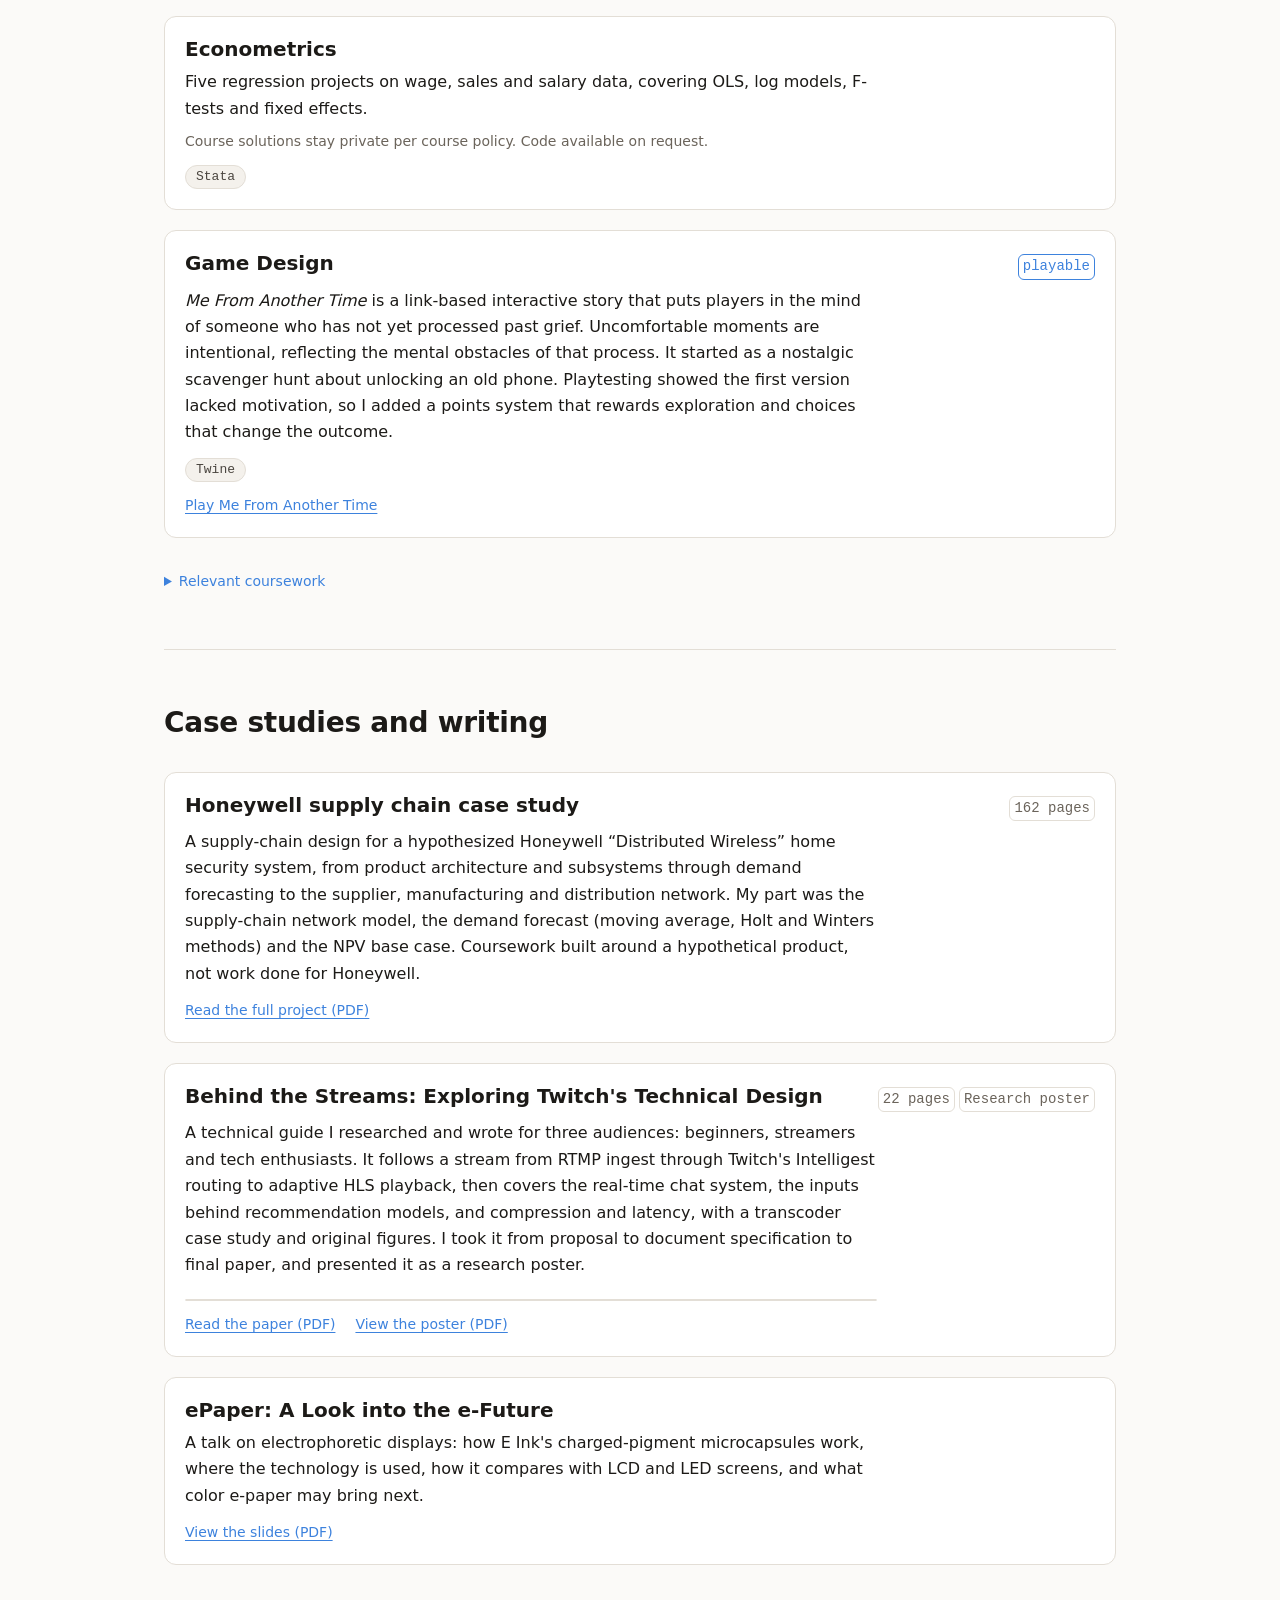
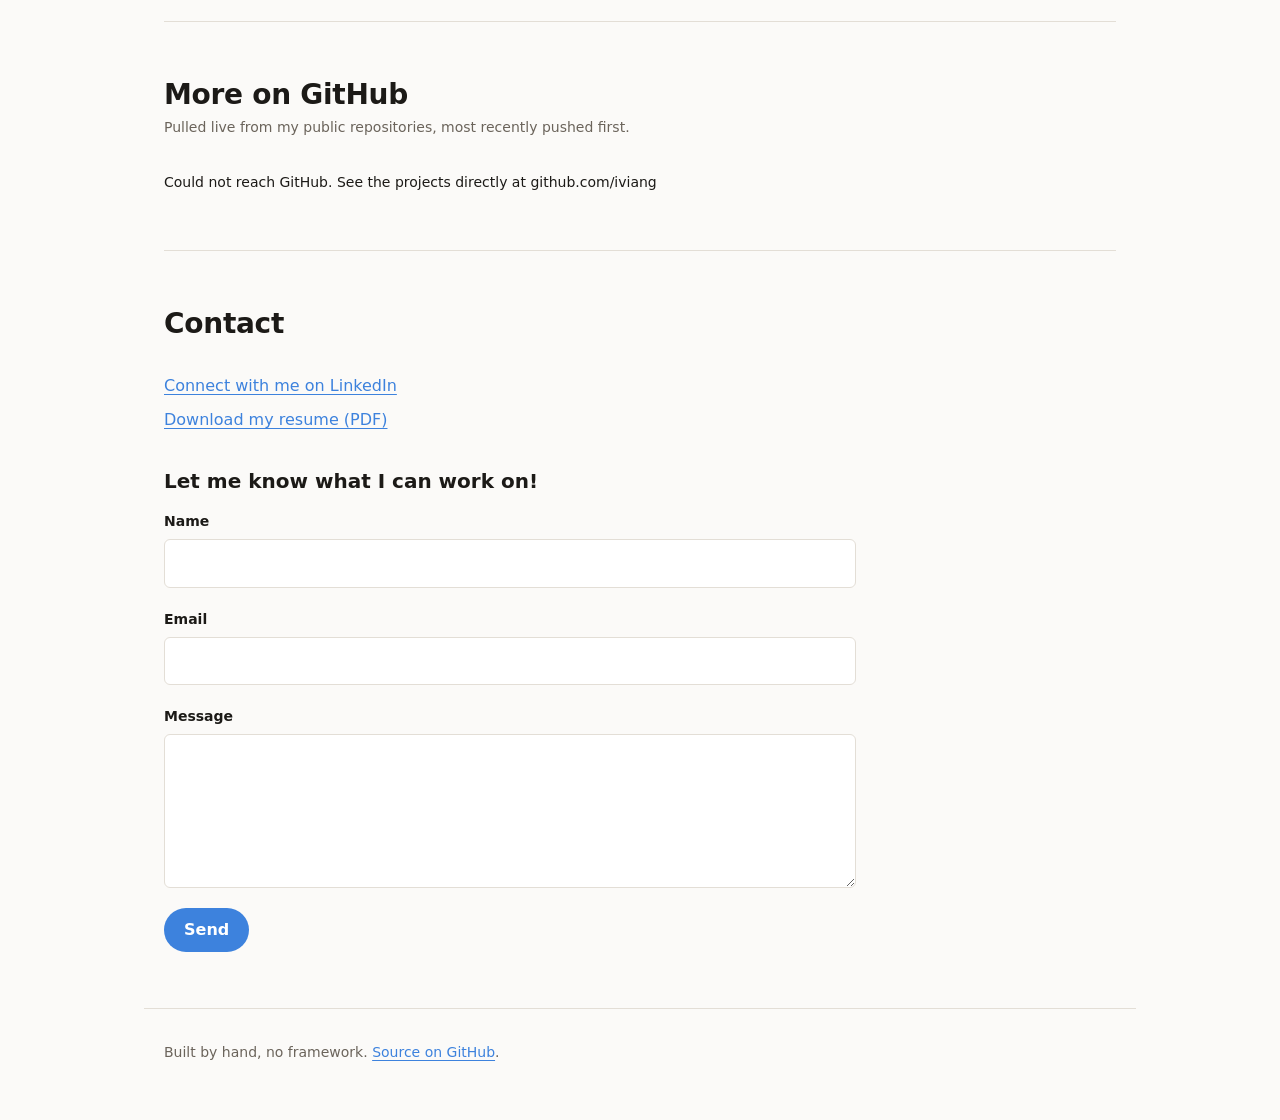
==== commit 346a2e6f: "Add Git, GitHub, GitLab, Ubuntu, VS Code, time series modeling and generative AI to the tools list" ====
--- a/index.html
+++ b/index.html
@@ -32,7 +32,7 @@
   <meta property="og:image:alt" content="Vivian Nguyen. New grad, new goals, new wins.">
   <meta name="twitter:card" content="summary_large_image">
 
-  <link rel="stylesheet" href="css/styles.css">
+  <link rel="stylesheet" href="css/styles.css?v=20260929b">
 </head>
 <body>
   <a class="skip-link" href="#main">Skip to content</a>
@@ -100,6 +100,7 @@
               <li>CatBoost</li>
               <li>Streamlit</li>
               <li>Stata</li>
+              <li>Time series modeling</li>
             </ul>
           </div>
           <div class="tools__group">
@@ -107,6 +108,7 @@
             <ul class="tag-list">
               <li>Claude API</li>
               <li>OpenAI API</li>
+              <li>Generative AI</li>
             </ul>
           </div>
           <div class="tools__group">
@@ -129,6 +131,11 @@
               <li>Docker</li>
               <li>Railway</li>
               <li>Vercel</li>
+              <li>Git</li>
+              <li>GitHub</li>
+              <li>GitLab</li>
+              <li>Ubuntu</li>
+              <li>VS Code</li>
               <li>Wireshark</li>
               <li>Cisco Packet Tracer</li>
             </ul>
@@ -178,19 +185,10 @@
             <summary>Visual of the interface (WIP)</summary>
             <figure class="demo">
               <!--
-                A static image on purpose: the product is unreleased, so there is no public build
-                to embed. The app's own banner labels every figure as sample data.
+                Placeholder until a new screenshot is ready. The previous capture is still at
+                img/z-scraper-screenshot.png if it needs to come back.
               -->
-              <img class="demo__image"
-                   src="img/z-scraper-screenshot.png"
-                   alt="Screenshot of the z-scraper listing page: a property summary, map, verdict card, and supporting metrics computed from a sample listing."
-                   width="1280" height="3286"
-                   loading="lazy">
-              <figcaption class="demo__caption">
-                The development build running on its built-in sample listing, so every figure is
-                invented data. Numbers the models cannot yet stand behind say
-                &ldquo;not reported&rdquo; and give the reason.
-              </figcaption>
+              <div class="demo__placeholder">Screenshot coming soon</div>
             </figure>
           </details>
         </li>
--- a/css/styles.css
+++ b/css/styles.css
@@ -388,11 +388,12 @@
   .timeline__date { padding-left: 1.75rem; }
 }
 
-/* About: the story on the left, the headshot on the right, stacked on a phone. */
+/* About: the story on the left, the headshot on the right, at every width. On a narrow
+   screen the photo column shrinks rather than dropping below the text. */
 .about {
   display: grid;
-  grid-template-columns: minmax(0, 1fr) 20rem;
-  gap: var(--space-xl);
+  grid-template-columns: minmax(0, 1fr) minmax(7.5rem, 20rem);
+  gap: var(--space-lg) var(--space-xl);
   align-items: start;
 }
 .about__text { max-width: 31rem; font-family: var(--font-ui); font-size: 1.0625rem; }
@@ -428,11 +429,6 @@
   background: var(--color-linkedin);
   color: var(--color-linkedin-contrast);
 }
-@media (max-width: 48rem) {
-  .about { grid-template-columns: 1fr; gap: var(--space-lg); }
-  .about__photo { order: -1; }
-}
-
 /* Screen-reader-only text, e.g. "(opens in a new tab)" after an external link. */
 .visually-hidden {
   position: absolute;
@@ -548,6 +544,18 @@
   display: block;
   width: 100%;
   height: auto;
+}
+
+/* Stand-in box for a demo whose screenshot is not ready yet. */
+.demo__placeholder {
+  display: grid;
+  place-items: center;
+  min-height: 16rem;
+  padding: var(--space-md);
+  background: var(--color-surface-muted);
+  color: var(--color-text-muted);
+  font-size: var(--size-step--1);
+  text-align: center;
 }
 
 .demo__caption {
